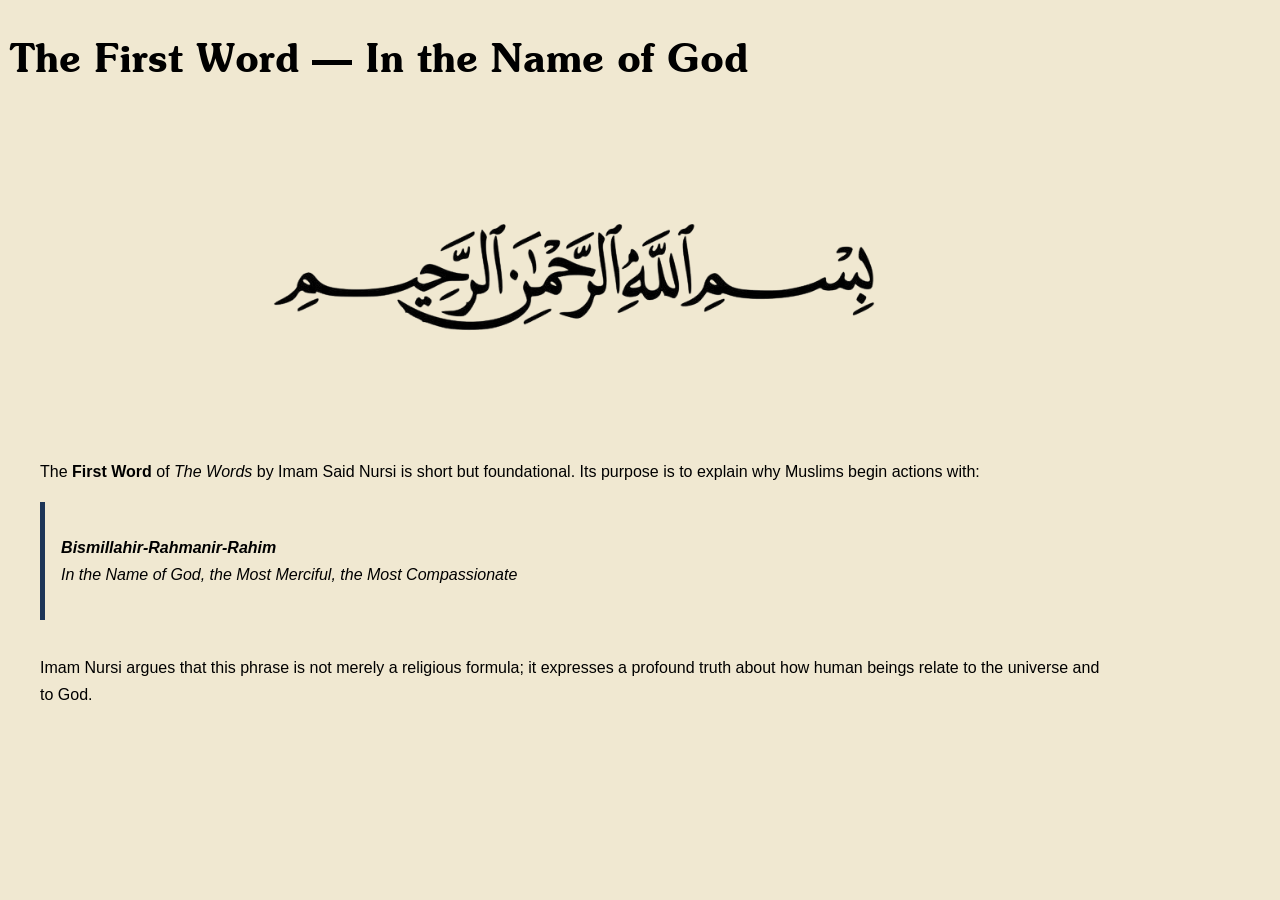
==== words/words_01.html @ f7aee8b6 "Commit 03/06" ====
<!DOCTYPE html>

<html lang="en">

    <head>
        <link rel="stylesheet" type="text/css" href="../resources/css/style.css">
		
		<link rel="icon" type="image/x-icon" href="../resources/img/logo.png">
		
		<meta name="viewport" content="width=device-width, initial-scale=1.0">
		
        <title>The First Word</title>
        
    </head>

    <body>
        
        <header>
            <h2>The First Word — In the Name of God</h2>
			
            
			
        
        </header>
        
        <section>

			<img src="../resources/img/words_01/IMG00.png" alt="Bismillah">
			
			<br>
			
			<p class="normal-text">The <b>First Word</b> of <i>The Words</i> by Imam Said Nursi is short but foundational. Its purpose is to explain why Muslims begin actions with:</p>
			
			<div class="quote">
				<p class="italic-text"><b>Bismillahir-Rahmanir-Rahim</b><br>In the Name of God, the Most Merciful, the Most Compassionate</p>
			</div>
			
			<br>
			
			<p class="normal-text">Imam Nursi argues that this phrase is not merely a religious formula; it expresses a profound truth about how human beings relate to the universe and to God.</p>
			
			<!-- 
			<h3>Core Idea</h3>
			
			

			
			
			<br>
			
			<p class="normal-text">
				Imam Nursi argues that:
				<ul>
					<li class="normal-text">Human beings desire permanence, justice, beauty, and meaning.</li>
					<li class="normal-text">Many injustices remain unresolved in this world.</li>
					<li class="normal-text">Divine justice and mercy require a final realm of judgment.</li>
				</ul>
			</p>
			
			<br>
			
			<h3>The Kingdom Analogy</h3>
			
			<p class="normal-text">
				A major part of the Tenth Word imagines a magnificent kingdom ruled by a wise king.<br><br>
				
				The kingdom is:
				<ul>
					<li class="normal-text">perfectly organized,</li>
					<li class="normal-text">full of generosity and beauty,</li>
					<li class="normal-text">governed with wisdom and order.</li>
				</ul>
			</p>
			
			<img src="../resources/img/words_10/IMG01.jpeg" alt="Kingdom">
			
			<p class="normal-text">
				Imam Nursi asks, would such a king allow:
				<ul>
					<li class="normal-text">chaos to triumph permanently,</li>
					<li class="normal-text">the obedient and rebellious to receive the same end,</li>
					<li class="normal-text">all achievements and meanings to vanish into nothing ?</li>
				</ul>
			</p>
			
			<p class="normal-text">
				His answer is <b>no</b>. A truly just ruler would establish:
				<ul>
					<li class="normal-text">a final court,</li>
					<li class="normal-text">rewards,</li>
					<li class="normal-text">accountability,</li>
					<li class="normal-text">and a permanent realm.</li>
				</ul>
			</p>
			
			<img src="../resources/img/words_10/IMG02.jpeg" alt="Court">
			
			<p class="normal-text">
				The analogy represents:
				<ul>
					<li class="normal-text">the king → God,</li>
					<li class="normal-text">the kingdom → the universe,</li>
					<li class="normal-text">the final court → resurrection and judgment.</li>
				</ul>
			</p>
			
			<p class="normal-text">
				Imam Nursi imagines a magnificent kingdom ruled by a wise king.
				A just ruler would not allow all achievements and moral distinctions to disappear forever.
				Therefore, a final court and permanent realm must exist.
			</p>
			
			<br>
			
			<h3>Spring as Evidence of Resurrection</h3>
			
			<p class="normal-text">
				One of Imam Nursi’s strongest recurring themes is the renewal of nature every spring.<br><br>
				He argues:
				<ul>
					<li class="normal-text">Every winter resembles death.</li>
					<li class="normal-text">Every spring resembles resurrection.</li>
					<li class="normal-text">Millions of plants and creatures are “revived” after appearing dead.</li>
				</ul>
			</p>
			
			<img src="../resources/img/words_10/IMG03.jpeg" alt="Spring">
			
			<p class="normal-text">
				So if God revives nature repeatedly before our eyes, resurrecting humanity is not difficult.<br>
				This is one of his key logical moves:
				<ul>
					<li class="normal-text">resurrection is not “strange”</li>
					<li class="normal-text">we already witness smaller examples constantly in creation.</li>
				</ul>
			</p>
			
			<br>
			
			<h3>Human Beings Are Not Created Pointlessly</h3>
			
			<p class="normal-text">
				Imam Nursi repeatedly emphasizes that humans are unique:
				<ul>
					<li class="normal-text">conscious,</li>
					<li class="normal-text">morally responsible,</li>
					<li class="normal-text">capable of love, art, worship, and reflection.</li>
				</ul>
			</p>
			
			<img src="../resources/img/words_10/IMG04.jpg" alt="Purpose">
			
			<p class="normal-text">
				He argues it would contradict divine wisdom if:
				<ul>
					<li class="normal-text">humans were created with infinite hopes,</li>
					<li class="normal-text">yet destroyed permanently after a short worldly life.</li>
				</ul>
			</p>
			
			<p class="normal-text">
				He says worldly life looks more like:
				<ul>
					<li class="normal-text">a test,</li>
					<li class="normal-text">a field of cultivation,</li>
					<li class="normal-text">or a temporary classroom, rather than the final destination.</li>
				</ul>
			</p>
			
			<br>
			
			<h3>Justice Requires an Afterlife</h3>

			<p class="normal-text">
				Another major argument, in this world:
				<ul>
					<li class="normal-text">tyrants sometimes prosper,</li>
					<li class="normal-text">innocent people suffer,</li>
					<li class="normal-text">good deeds often go unrewarded.</li>
				</ul>
			</p>
			
			<img src="../resources/img/words_10/IMG05.jpg" alt="Justice">
			
			<p class="normal-text">
				If there were no afterlife, perfect justice would never occur.<br><br>
				
				Imam Nursi concludes:
				<ul>
					<li class="normal-text">Divine justice requires a final judgment.</li>
					<li class="normal-text">Heaven and hell complete the moral order that appears unfinished here.</li>
				</ul>
			</p>
			
			<br>
			
			<h3>God's Power Makes Resurrection Easy</h3>
			
			<p class="normal-text">
				Imam Nursi also argues that resurrection is easy relative to divine power, he often uses reasoning like:
				
				<ul>
					<li class="normal-text">creating something the first time is harder than recreating it,</li>
					<li class="normal-text">the God who created the universe from nothing can recreate humans after death.</li>
				</ul>
			</p>
			
			<img src="../resources/img/words_10/IMG06.avif" alt="Universe">
			
			<p class="normal-text">
				He compares it to:
				
				<ul>
					<li class="normal-text">an army being gathered again with a trumpet call,</li>
					<li class="normal-text">or a tree returning from a seed each spring.</li>
				</ul>
			</p>
			
			<br>
			
			<h3>Emotional and Spiritual Tone</h3>
			
			<p class="normal-text">
				The Tenth Word is not only philosophical. It is also deeply emotional and devotional.
			</p>
			
			<p class="normal-text">
				It aims to transform:
				
				<ul>
					<li class="normal-text">fear of death → into hope,</li>
					<li class="normal-text">despair → into trust,</li>
					<li class="normal-text">temporary life → into meaningful preparation.</li>
				</ul>
			</p>
			
			<p class="normal-text">
				For Imam Nursi, belief in resurrection gives meaning to:
				
				<ul>
					<li class="normal-text">suffering,</li>
					<li class="normal-text">morality,</li>
					<li class="normal-text">love,</li>
					<li class="normal-text">loss,</li>
					<li class="normal-text">and human destiny.</li>
				</ul>
			</p>
			
			<br>
			
			<p class="normal-text">
				The Tenth Word argues that:
			</p>
			
			<div class="quote">
				<p class="italic-text">The order, mercy, justice, beauty, and continual renewal seen in creation all point toward the reality of resurrection and eternal life.</p>
			</div>
			
			<br>
			
			<img src="../resources/img/words_10/IMG07.jpg" alt="Summary">
			
			<br>

			<h3>The 29 Truths</h3>
			
			<img src="../resources/img/words_10/IMG08.png" alt="29 Thruths">
			
			<br>
			-->
        </section>
    
    </body>
    

</html>
---- resources/css/style.css ----
/* --------------------------------------- */
/* BASIC SETUP */
/* --------------------------------------- */

* {
    box-sizing: border-box;
}

html{
    background-color: #F0E8D1;
    color: #000000;
	font-size: 16px;
	display: flex;
	flex-wrap: wrap;
	gap: 1rem;
}

body {
    margin: 0;
    padding: 0;
    overflow-x: hidden;
}

header{
	padding-left:10px;
}

section{
    width: min(100%, 1100px);
    margin: auto;
    padding: 1rem;
}

/* --------------------------------------- */
/* FONTS */
/* --------------------------------------- */

@font-face {
    font-family: 'Barla_Liva_Nur';
    src: url('../fonts/Barla_001_Liva_Nur.ttf') format('truetype');
    font-weight: normal;
    font-style: normal;
}

@font-face {
    font-family: 'Barla_Souvenir_Demi_BT';
    src: url('../fonts/Barla_012_Souvenir_Demi_BT.ttf') format('truetype');
    font-weight: normal;
    font-style: normal;
}

@font-face {
    font-family: 'Barla_Aria_Script';
    src: url('../fonts/Barla_001_Liva_Nur.ttf') format('truetype');
    font-weight: normal;
    font-style: normal;
}

@font-face {
    font-family: 'Cormorant_Garamond=';
    src: url('../fonts/CormorantGaramond-VariableFont_wght.ttf') format('truetype');
    font-weight: normal;
    font-style: normal;
}

@font-face {
    font-family: 'Cormorant_Garamond_Italic=';
    src: url('../fonts/CormorantGaramond-Italic-VariableFont_wght.ttf') format('truetype');
}


/* --------------------------------------- */
/* Responsive images */
/* --------------------------------------- */

img {
    max-width: 100%;
    height: auto;
    display: block;
}

/* --------------------------------------- */
/* Format heading, text, etc */
/* --------------------------------------- */

h1{
	font-size: clamp(2rem, 5vw, 3.5rem);
}

h2{
	font-family: 'Barla_Souvenir_Demi_BT', sans-serif;
	font-weight: normal;
	font-size: clamp(1.5rem, 4vw, 2.5rem);
}

h3{
	font-family: 'Barla_Souvenir_Demi_BT', sans-serif;
	font-weight: normal;
	font-size: clamp(1rem, 4vw + 1rem, 2rem);
	text-decoration: underline;
}
img{
    width: 100%;
    max-width: 700px;
    margin: auto;
}
details {
	border: 1px solid #F0E8D1;
	border-radius: 4px;
	padding: 0.5em 0.5em 0;
}

summary {
	font-family: 'Barla_Liva_Nur', sans-serif;
	font-weight: normal;
	font-size: clamp(3rem, 4vw + 1rem, 5rem);
	margin: -0.5em -0.5em 0;
	padding: 0.5em;
}

details[open] {
	padding: 0.5em;
}

details[open] summary {
	border-bottom: 1px solid #F0E8D1;
	margin-bottom: 0.5em;
}

p{
	font-family: 'Barla_Souvenir_Demi_BT', sans-serif;
	font-weight: normal;
	line-height: 1.7;
}

li{
	font-family: 'Barla_Souvenir_Demi_BT', sans-serif;
	font-weight: normal;
}

a{
	font-family: 'Barla_Souvenir_Demi_BT', sans-serif;
	color: #000000;
	font-weight: normal;
}

.normal-text{
	font-family: 'Cormorant_Garamond', sans-serif;
	font-weight: normal;
	line-height: 1.7;
}

.italic-text{
	font-family: 'Cormorant_Garamond_Italic', sans-serif;
	line-height: 1.7;
}

.truth{
    background:#eef4fa;
    padding:16px;
    margin:14px 0;
    border-left:5px solid #457b9d;
    border-radius:8px;
}

.quote{
    background:#F0E8D1;
    border-left:5px solid #1d3557;
    padding:16px;
    font-style:italic;
}
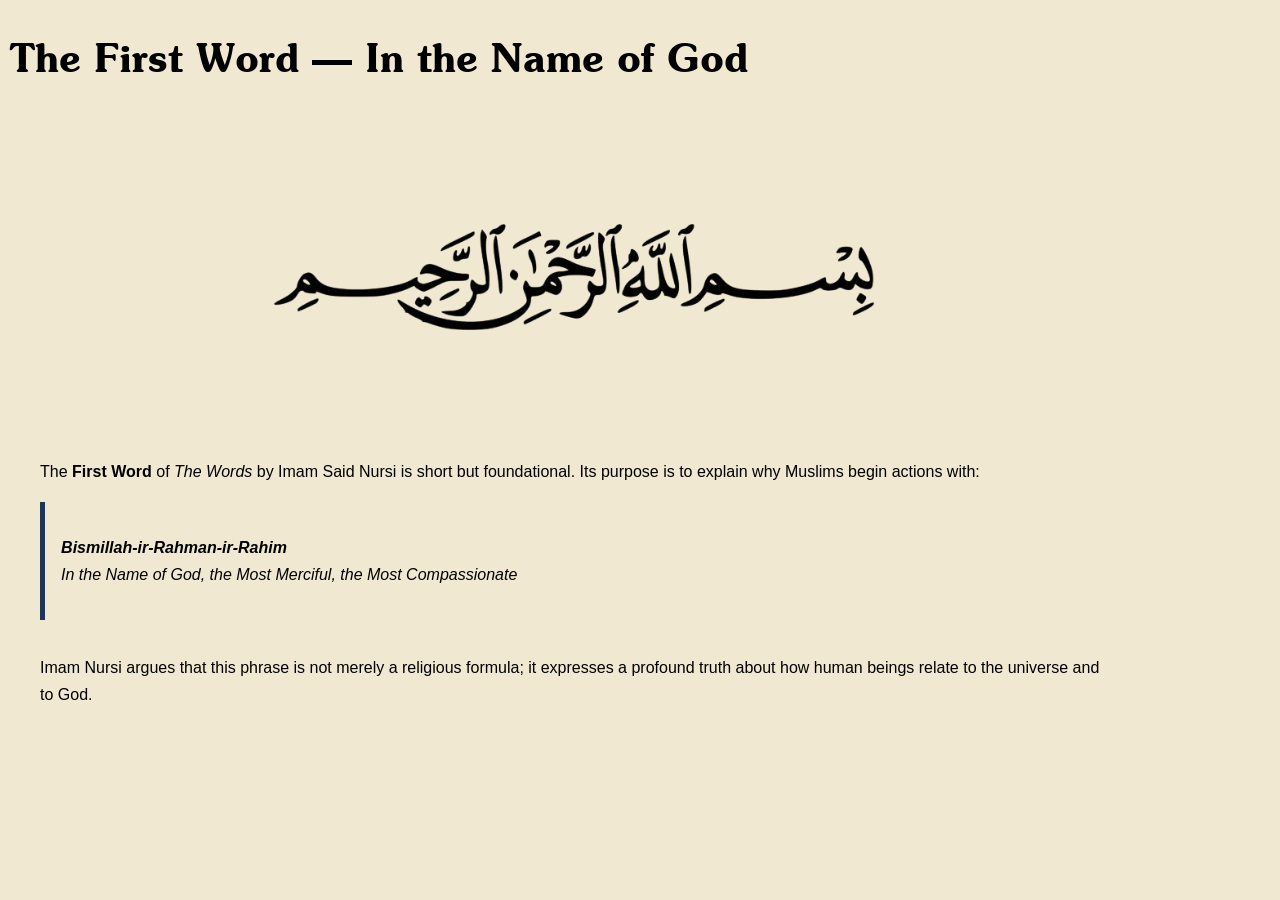
==== commit 2ef80c9f: "Update words_01.html" ====
--- a/words/words_01.html
+++ b/words/words_01.html
@@ -32,7 +32,7 @@
 			<p class="normal-text">The <b>First Word</b> of <i>The Words</i> by Imam Said Nursi is short but foundational. Its purpose is to explain why Muslims begin actions with:</p>
 			
 			<div class="quote">
-				<p class="italic-text"><b>Bismillahir-Rahmanir-Rahim</b><br>In the Name of God, the Most Merciful, the Most Compassionate</p>
+				<p class="italic-text"><b>Bismillah-ir-Rahman-ir-Rahim</b><br>In the Name of God, the Most Merciful, the Most Compassionate</p>
 			</div>
 			
 			<br>
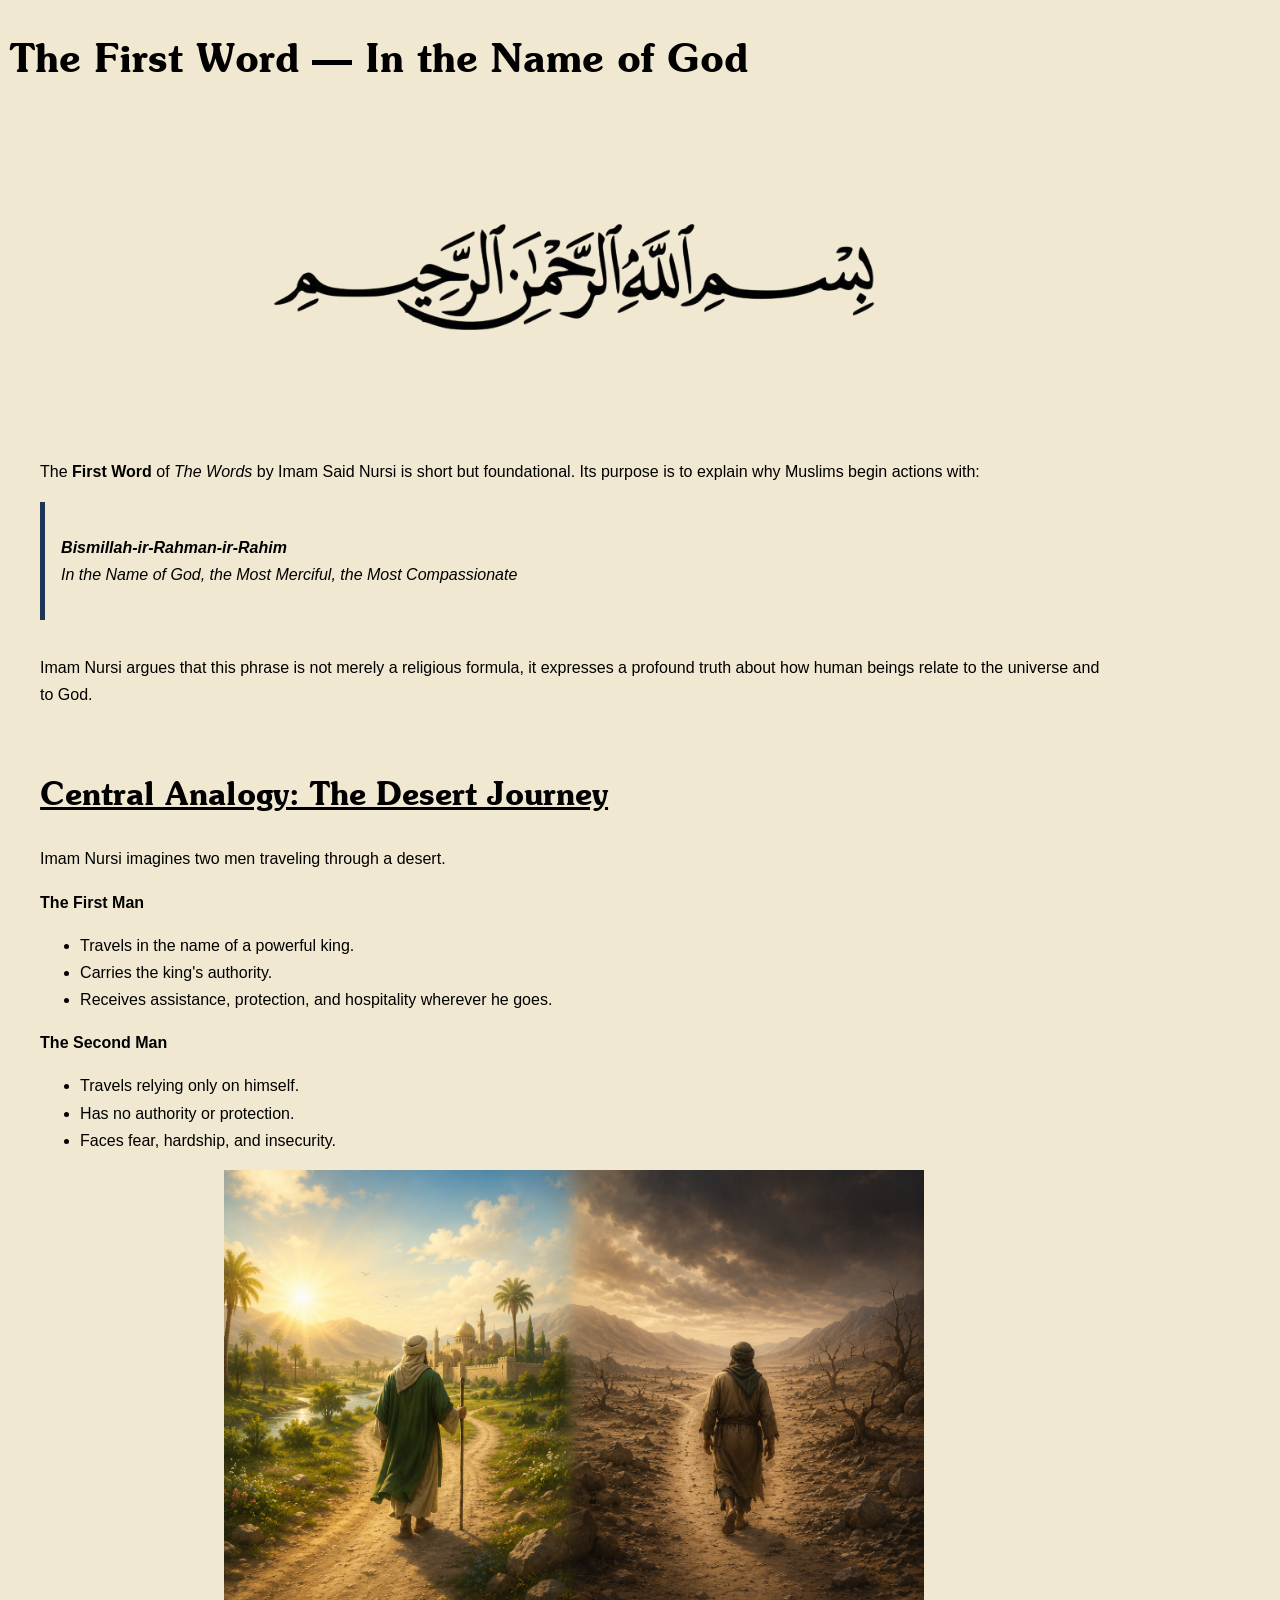
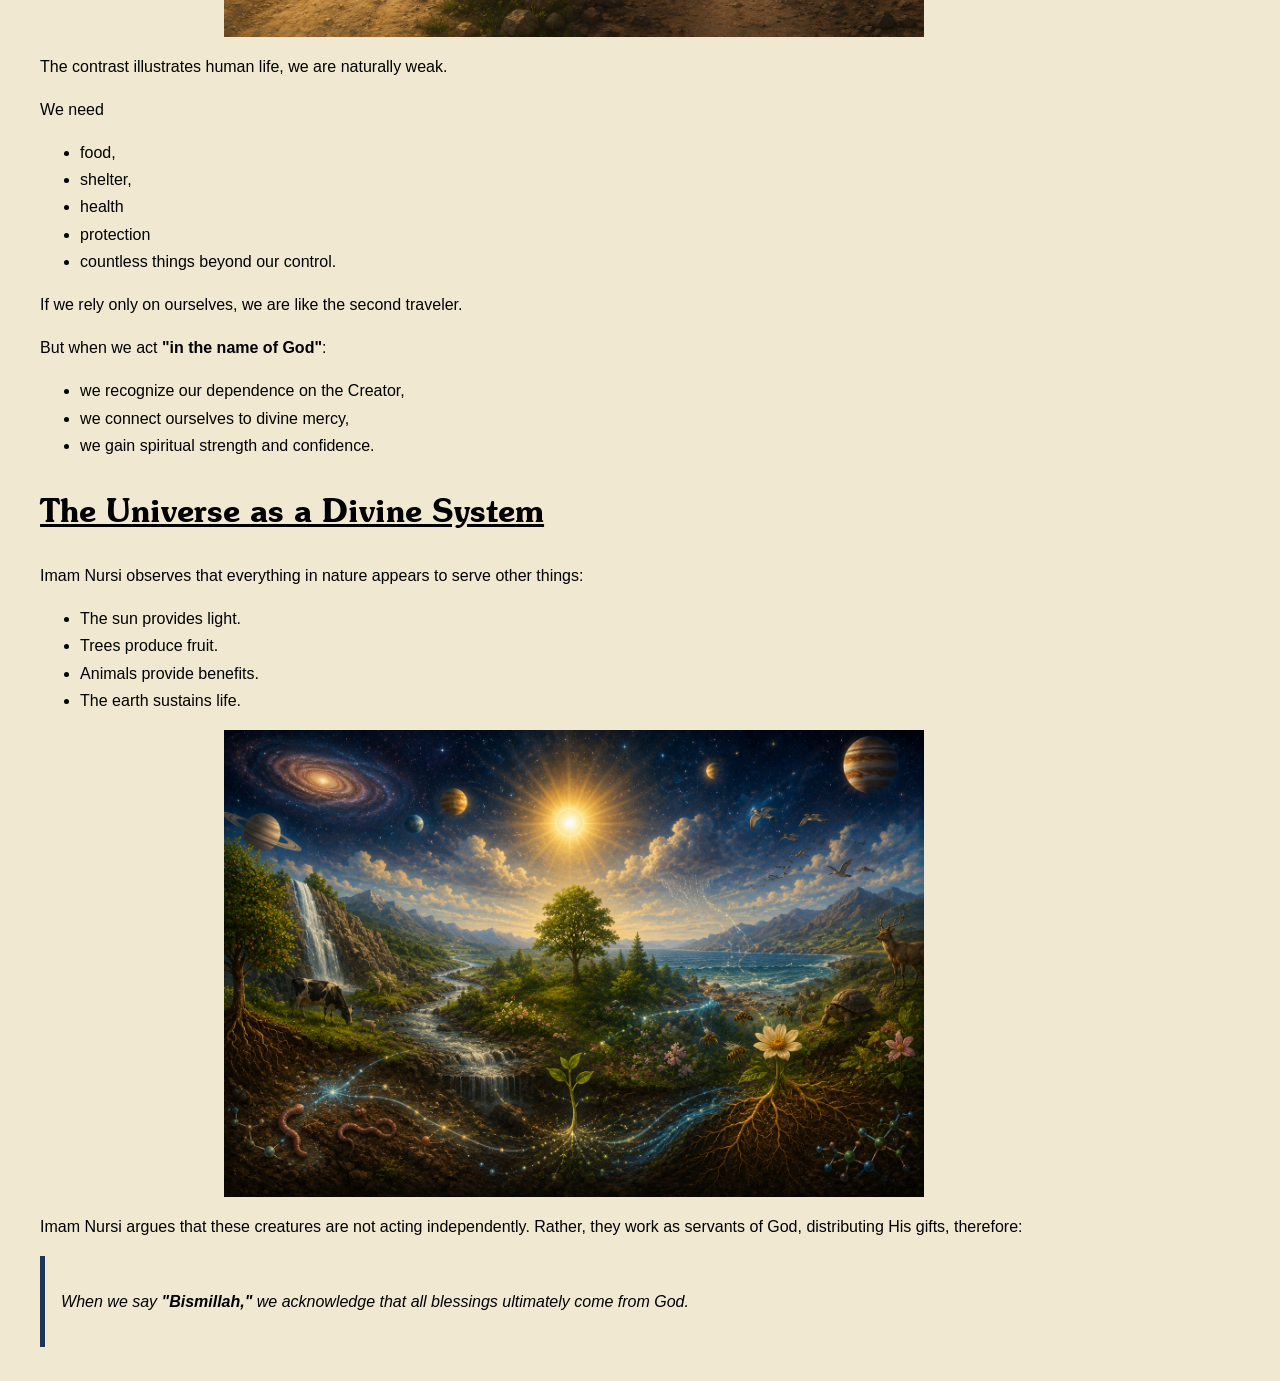
==== commit ddd07871: "Commit 07/06" ====
--- a/words/words_01.html
+++ b/words/words_01.html
@@ -37,237 +37,89 @@
 			
 			<br>
 			
-			<p class="normal-text">Imam Nursi argues that this phrase is not merely a religious formula; it expresses a profound truth about how human beings relate to the universe and to God.</p>
-			
-			<!-- 
-			<h3>Core Idea</h3>
-			
-			
-
-			
+			<p class="normal-text">Imam Nursi argues that this phrase is not merely a religious formula, it expresses a profound truth about how human beings relate to the universe and to God.</p>
 			
 			<br>
 			
-			<p class="normal-text">
-				Imam Nursi argues that:
-				<ul>
-					<li class="normal-text">Human beings desire permanence, justice, beauty, and meaning.</li>
-					<li class="normal-text">Many injustices remain unresolved in this world.</li>
-					<li class="normal-text">Divine justice and mercy require a final realm of judgment.</li>
-				</ul>
-			</p>
+			<h3>Central Analogy: The Desert Journey</h3>
 			
-			<br>
-			
-			<h3>The Kingdom Analogy</h3>
+			<p class="normal-text">Imam Nursi imagines two men traveling through a desert.</p>
 			
 			<p class="normal-text">
-				A major part of the Tenth Word imagines a magnificent kingdom ruled by a wise king.<br><br>
+				<b>The First Man</b>
 				
-				The kingdom is:
 				<ul>
-					<li class="normal-text">perfectly organized,</li>
-					<li class="normal-text">full of generosity and beauty,</li>
-					<li class="normal-text">governed with wisdom and order.</li>
-				</ul>
-			</p>
-			
-			<img src="../resources/img/words_10/IMG01.jpeg" alt="Kingdom">
-			
-			<p class="normal-text">
-				Imam Nursi asks, would such a king allow:
-				<ul>
-					<li class="normal-text">chaos to triumph permanently,</li>
-					<li class="normal-text">the obedient and rebellious to receive the same end,</li>
-					<li class="normal-text">all achievements and meanings to vanish into nothing ?</li>
+					<li class="normal-text">Travels in the name of a powerful king.</li>
+					<li class="normal-text">Carries the king's authority.</li>
+					<li class="normal-text">Receives assistance, protection, and hospitality wherever he goes.</li>
 				</ul>
 			</p>
 			
 			<p class="normal-text">
-				His answer is <b>no</b>. A truly just ruler would establish:
+				<b>The Second Man</b>
+				
 				<ul>
-					<li class="normal-text">a final court,</li>
-					<li class="normal-text">rewards,</li>
-					<li class="normal-text">accountability,</li>
-					<li class="normal-text">and a permanent realm.</li>
+					<li class="normal-text">Travels relying only on himself.</li>
+					<li class="normal-text">Has no authority or protection.</li>
+					<li class="normal-text">Faces fear, hardship, and insecurity.</li>
 				</ul>
 			</p>
 			
-			<img src="../resources/img/words_10/IMG02.jpeg" alt="Court">
+			<img src="../resources/img/words_01/IMG01.png" alt="Journey">
+			
+			<p class="normal-text">The contrast illustrates human life, we are naturally weak.</p>
 			
 			<p class="normal-text">
-				The analogy represents:
+				We need
+				
 				<ul>
-					<li class="normal-text">the king → God,</li>
-					<li class="normal-text">the kingdom → the universe,</li>
-					<li class="normal-text">the final court → resurrection and judgment.</li>
+					<li class="normal-text">food,</li>
+					<li class="normal-text">shelter,</li>
+					<li class="normal-text">health</li>
+					<li class="normal-text">protection</li>
+					<li class="normal-text">countless things beyond our control.</li>
 				</ul>
 			</p>
 			
-			<p class="normal-text">
-				Imam Nursi imagines a magnificent kingdom ruled by a wise king.
-				A just ruler would not allow all achievements and moral distinctions to disappear forever.
-				Therefore, a final court and permanent realm must exist.
-			</p>
-			
-			<br>
-			
-			<h3>Spring as Evidence of Resurrection</h3>
+			<p class="normal-text">If we rely only on ourselves, we are like the second traveler.</p>
 			
 			<p class="normal-text">
-				One of Imam Nursi’s strongest recurring themes is the renewal of nature every spring.<br><br>
-				He argues:
+				But when we act <b>"in the name of God"</b>:
+				
 				<ul>
-					<li class="normal-text">Every winter resembles death.</li>
-					<li class="normal-text">Every spring resembles resurrection.</li>
-					<li class="normal-text">Millions of plants and creatures are “revived” after appearing dead.</li>
+					<li class="normal-text">we recognize our dependence on the Creator,</li>
+					<li class="normal-text">we connect ourselves to divine mercy,</li>
+					<li class="normal-text">we gain spiritual strength and confidence.</li>
+				</ul>
+			</p>
+
+			<h3>The Universe as a Divine System</h3>
+			
+			<p class="normal-text">
+				Imam Nursi observes that everything in nature appears to serve other things:
+				
+				<ul>
+					<li class="normal-text">The sun provides light.</li>
+					<li class="normal-text">Trees produce fruit.</li>
+					<li class="normal-text">Animals provide benefits.</li>
+					<li class="normal-text">The earth sustains life.</li>
 				</ul>
 			</p>
 			
-			<img src="../resources/img/words_10/IMG03.jpeg" alt="Spring">
+			<img src="../resources/img/words_01/IMG02.png" alt="Universe">
+			
 			
 			<p class="normal-text">
-				So if God revives nature repeatedly before our eyes, resurrecting humanity is not difficult.<br>
-				This is one of his key logical moves:
-				<ul>
-					<li class="normal-text">resurrection is not “strange”</li>
-					<li class="normal-text">we already witness smaller examples constantly in creation.</li>
-				</ul>
-			</p>
-			
-			<br>
-			
-			<h3>Human Beings Are Not Created Pointlessly</h3>
-			
-			<p class="normal-text">
-				Imam Nursi repeatedly emphasizes that humans are unique:
-				<ul>
-					<li class="normal-text">conscious,</li>
-					<li class="normal-text">morally responsible,</li>
-					<li class="normal-text">capable of love, art, worship, and reflection.</li>
-				</ul>
-			</p>
-			
-			<img src="../resources/img/words_10/IMG04.jpg" alt="Purpose">
-			
-			<p class="normal-text">
-				He argues it would contradict divine wisdom if:
-				<ul>
-					<li class="normal-text">humans were created with infinite hopes,</li>
-					<li class="normal-text">yet destroyed permanently after a short worldly life.</li>
-				</ul>
-			</p>
-			
-			<p class="normal-text">
-				He says worldly life looks more like:
-				<ul>
-					<li class="normal-text">a test,</li>
-					<li class="normal-text">a field of cultivation,</li>
-					<li class="normal-text">or a temporary classroom, rather than the final destination.</li>
-				</ul>
-			</p>
-			
-			<br>
-			
-			<h3>Justice Requires an Afterlife</h3>
-
-			<p class="normal-text">
-				Another major argument, in this world:
-				<ul>
-					<li class="normal-text">tyrants sometimes prosper,</li>
-					<li class="normal-text">innocent people suffer,</li>
-					<li class="normal-text">good deeds often go unrewarded.</li>
-				</ul>
-			</p>
-			
-			<img src="../resources/img/words_10/IMG05.jpg" alt="Justice">
-			
-			<p class="normal-text">
-				If there were no afterlife, perfect justice would never occur.<br><br>
-				
-				Imam Nursi concludes:
-				<ul>
-					<li class="normal-text">Divine justice requires a final judgment.</li>
-					<li class="normal-text">Heaven and hell complete the moral order that appears unfinished here.</li>
-				</ul>
-			</p>
-			
-			<br>
-			
-			<h3>God's Power Makes Resurrection Easy</h3>
-			
-			<p class="normal-text">
-				Imam Nursi also argues that resurrection is easy relative to divine power, he often uses reasoning like:
-				
-				<ul>
-					<li class="normal-text">creating something the first time is harder than recreating it,</li>
-					<li class="normal-text">the God who created the universe from nothing can recreate humans after death.</li>
-				</ul>
-			</p>
-			
-			<img src="../resources/img/words_10/IMG06.avif" alt="Universe">
-			
-			<p class="normal-text">
-				He compares it to:
-				
-				<ul>
-					<li class="normal-text">an army being gathered again with a trumpet call,</li>
-					<li class="normal-text">or a tree returning from a seed each spring.</li>
-				</ul>
-			</p>
-			
-			<br>
-			
-			<h3>Emotional and Spiritual Tone</h3>
-			
-			<p class="normal-text">
-				The Tenth Word is not only philosophical. It is also deeply emotional and devotional.
-			</p>
-			
-			<p class="normal-text">
-				It aims to transform:
-				
-				<ul>
-					<li class="normal-text">fear of death → into hope,</li>
-					<li class="normal-text">despair → into trust,</li>
-					<li class="normal-text">temporary life → into meaningful preparation.</li>
-				</ul>
-			</p>
-			
-			<p class="normal-text">
-				For Imam Nursi, belief in resurrection gives meaning to:
-				
-				<ul>
-					<li class="normal-text">suffering,</li>
-					<li class="normal-text">morality,</li>
-					<li class="normal-text">love,</li>
-					<li class="normal-text">loss,</li>
-					<li class="normal-text">and human destiny.</li>
-				</ul>
-			</p>
-			
-			<br>
-			
-			<p class="normal-text">
-				The Tenth Word argues that:
+				Imam Nursi argues that these creatures are not acting independently.
+				Rather, they work as servants of God, distributing His gifts, therefore:
 			</p>
 			
 			<div class="quote">
-				<p class="italic-text">The order, mercy, justice, beauty, and continual renewal seen in creation all point toward the reality of resurrection and eternal life.</p>
+				<p class="italic-text">When we say <b>"Bismillah,"</b> we acknowledge that all blessings ultimately come from God.</p>
 			</div>
 			
 			<br>
 			
-			<img src="../resources/img/words_10/IMG07.jpg" alt="Summary">
-			
-			<br>
-
-			<h3>The 29 Truths</h3>
-			
-			<img src="../resources/img/words_10/IMG08.png" alt="29 Thruths">
-			
-			<br>
-			-->
         </section>
     
     </body>
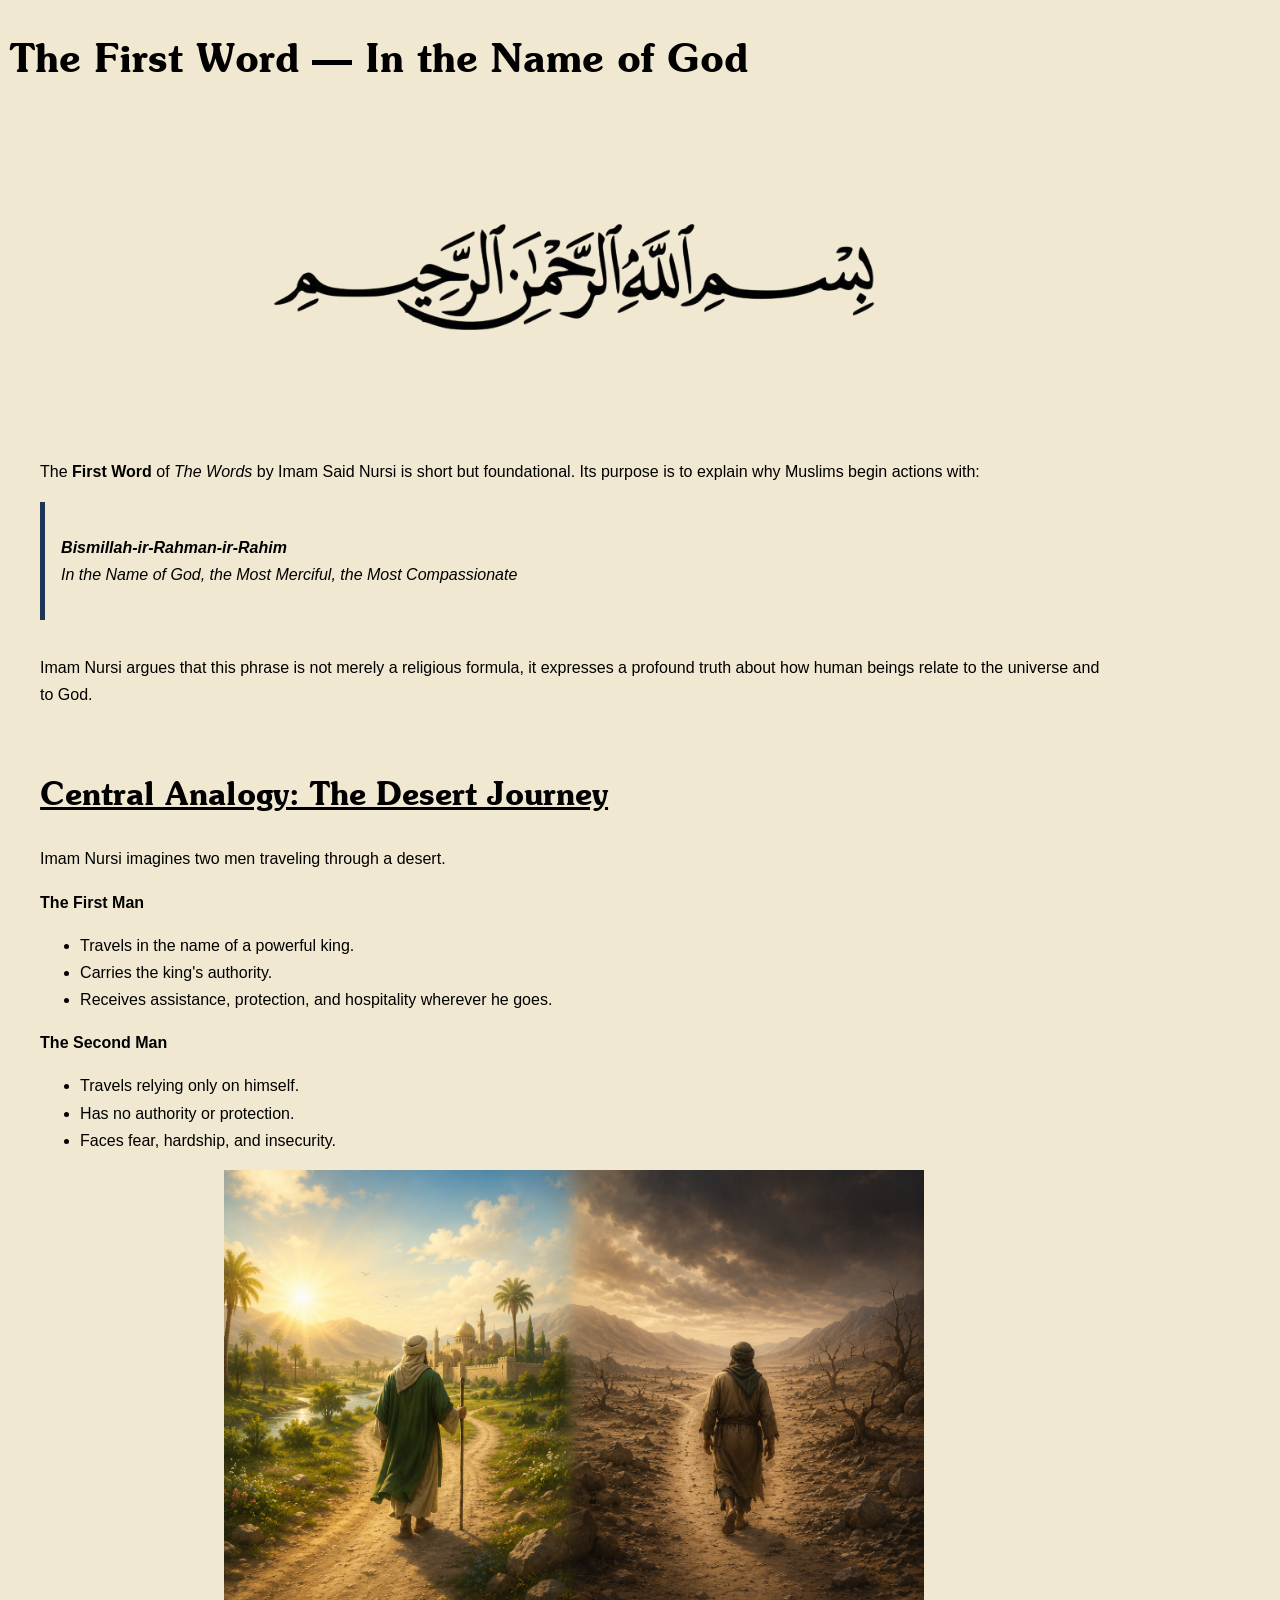
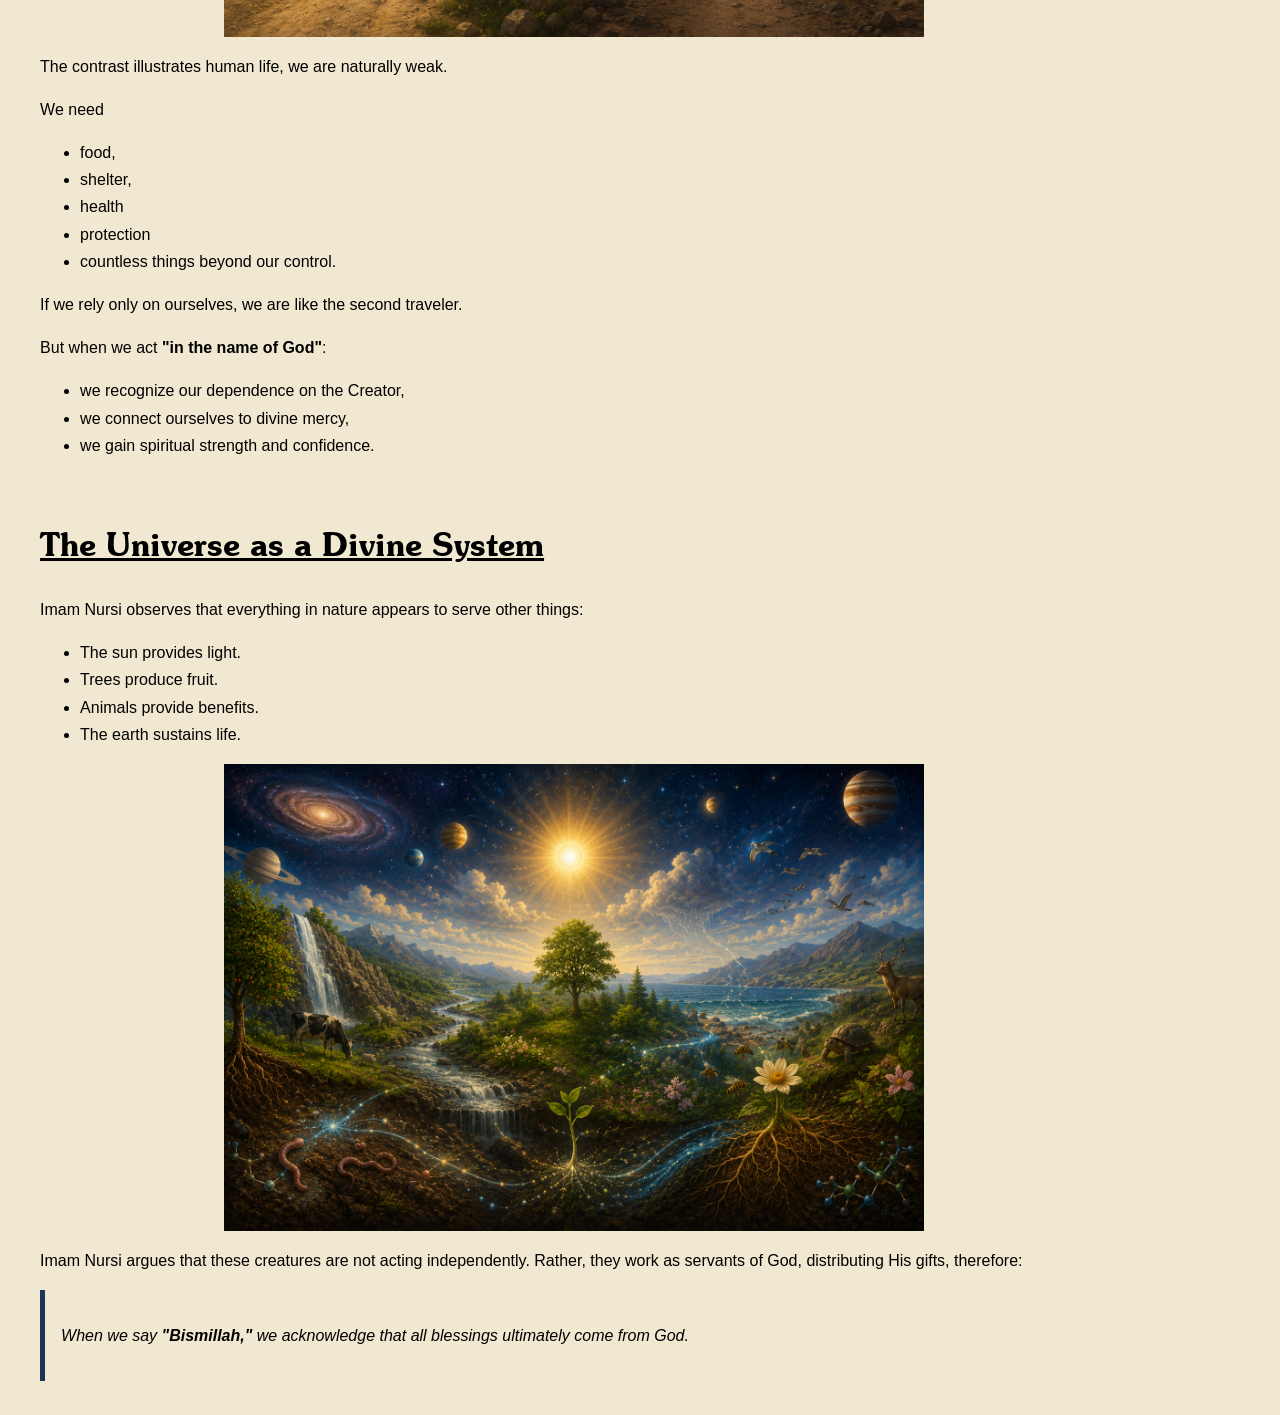
==== commit fd394f2a: "Update words_01.html" ====
--- a/words/words_01.html
+++ b/words/words_01.html
@@ -92,6 +92,8 @@
 					<li class="normal-text">we gain spiritual strength and confidence.</li>
 				</ul>
 			</p>
+			
+			<br>
 
 			<h3>The Universe as a Divine System</h3>
 			
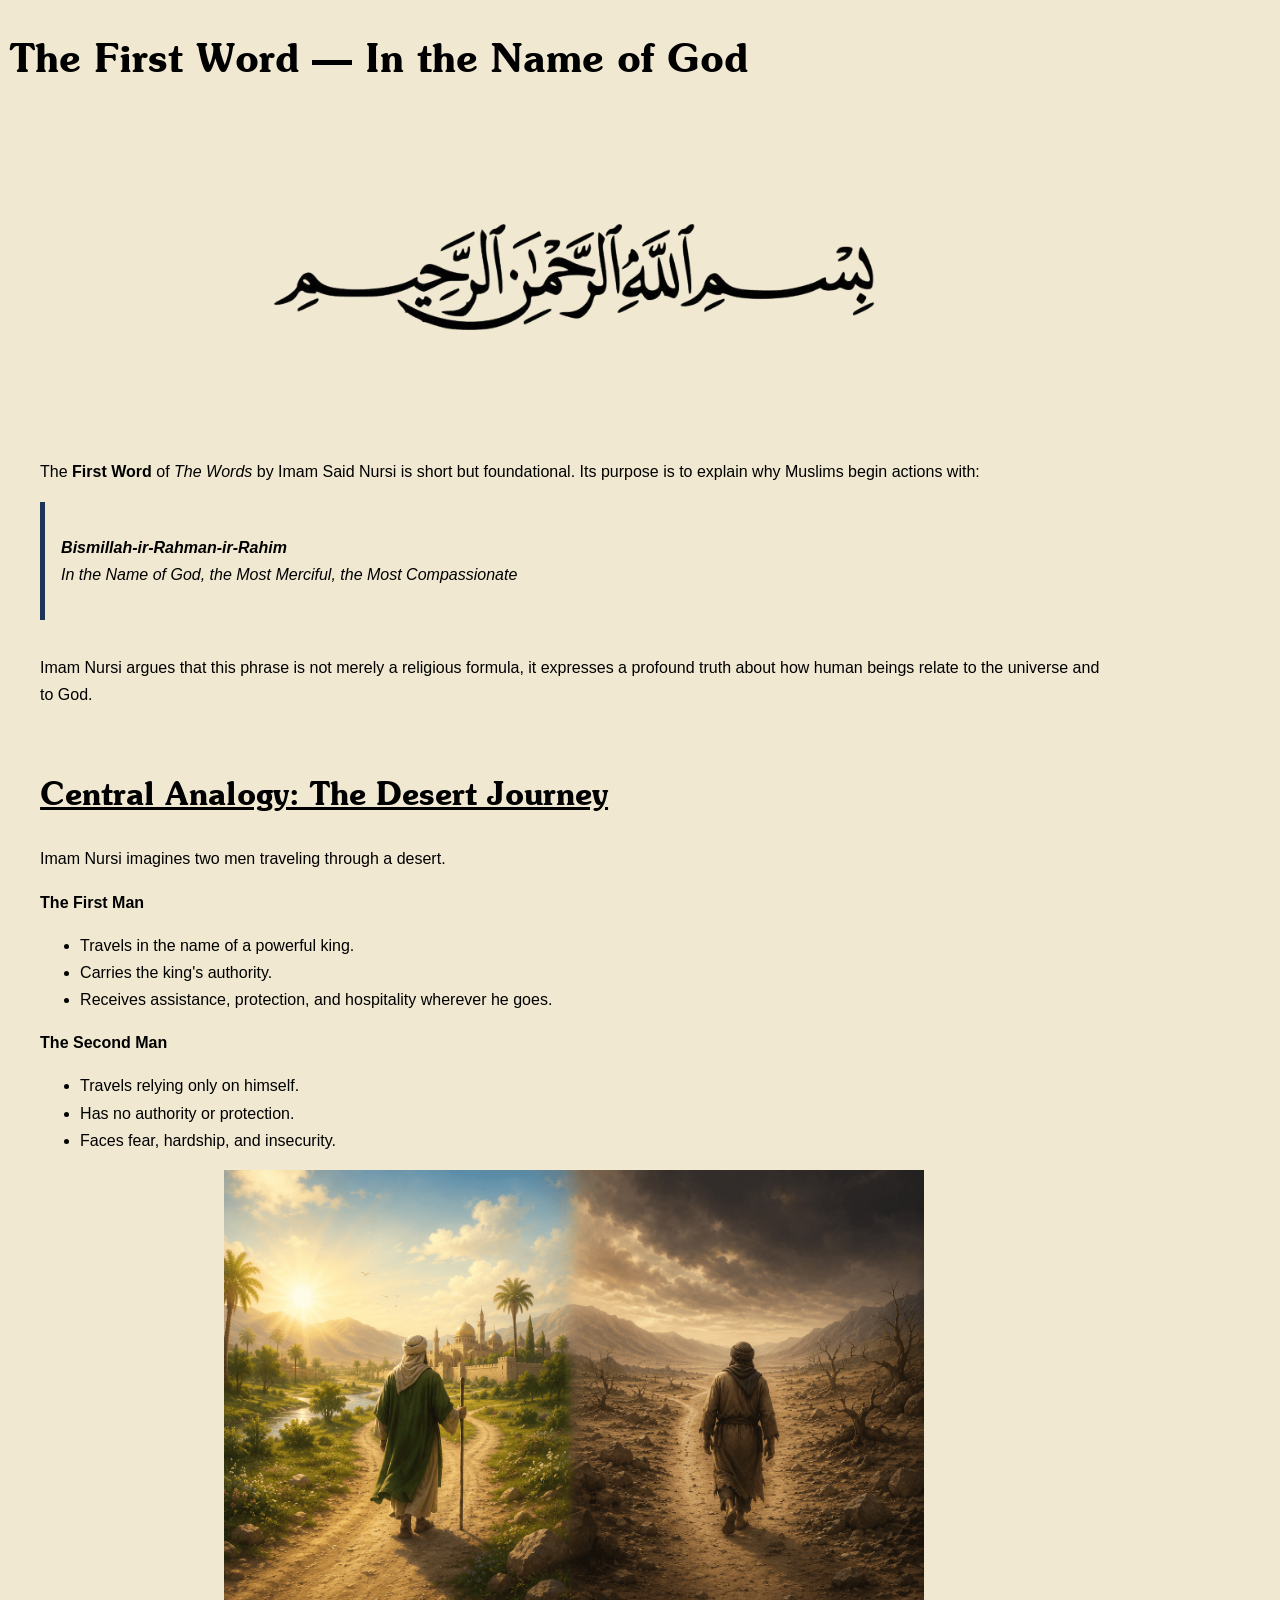
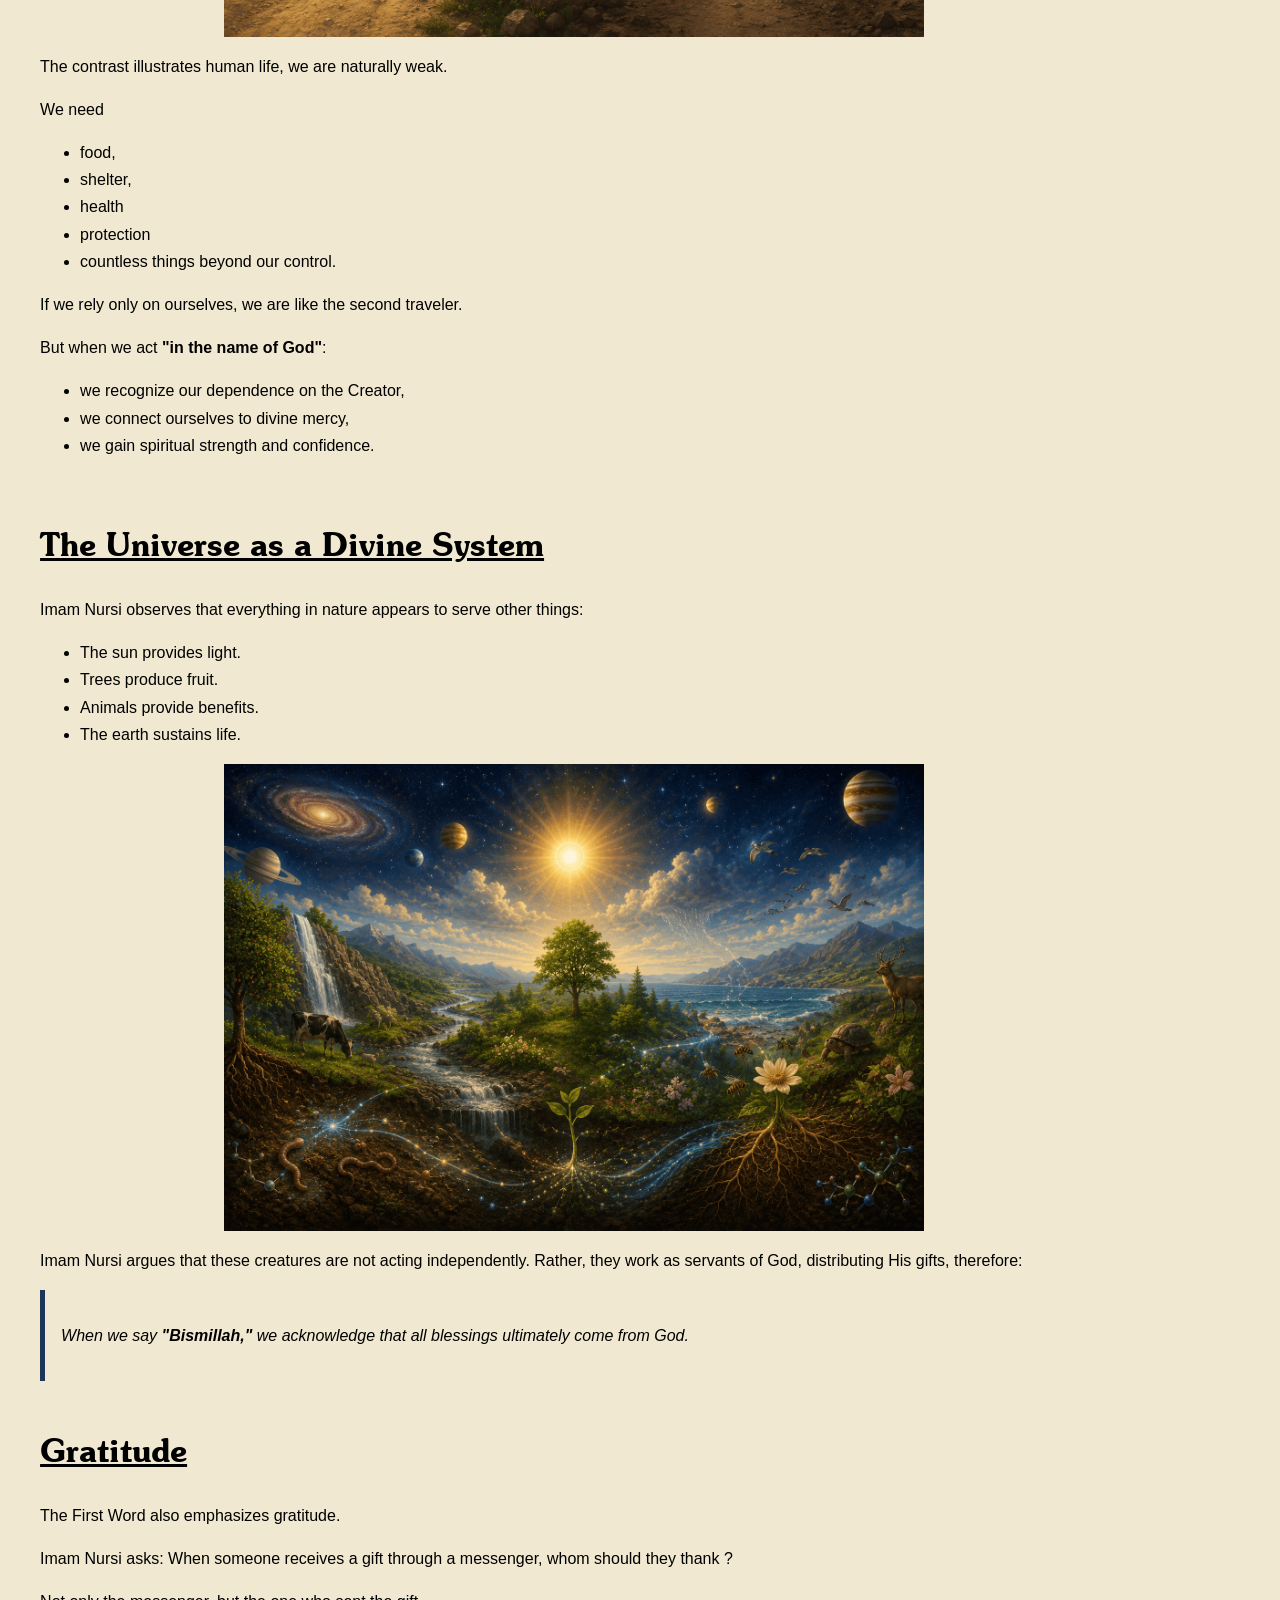
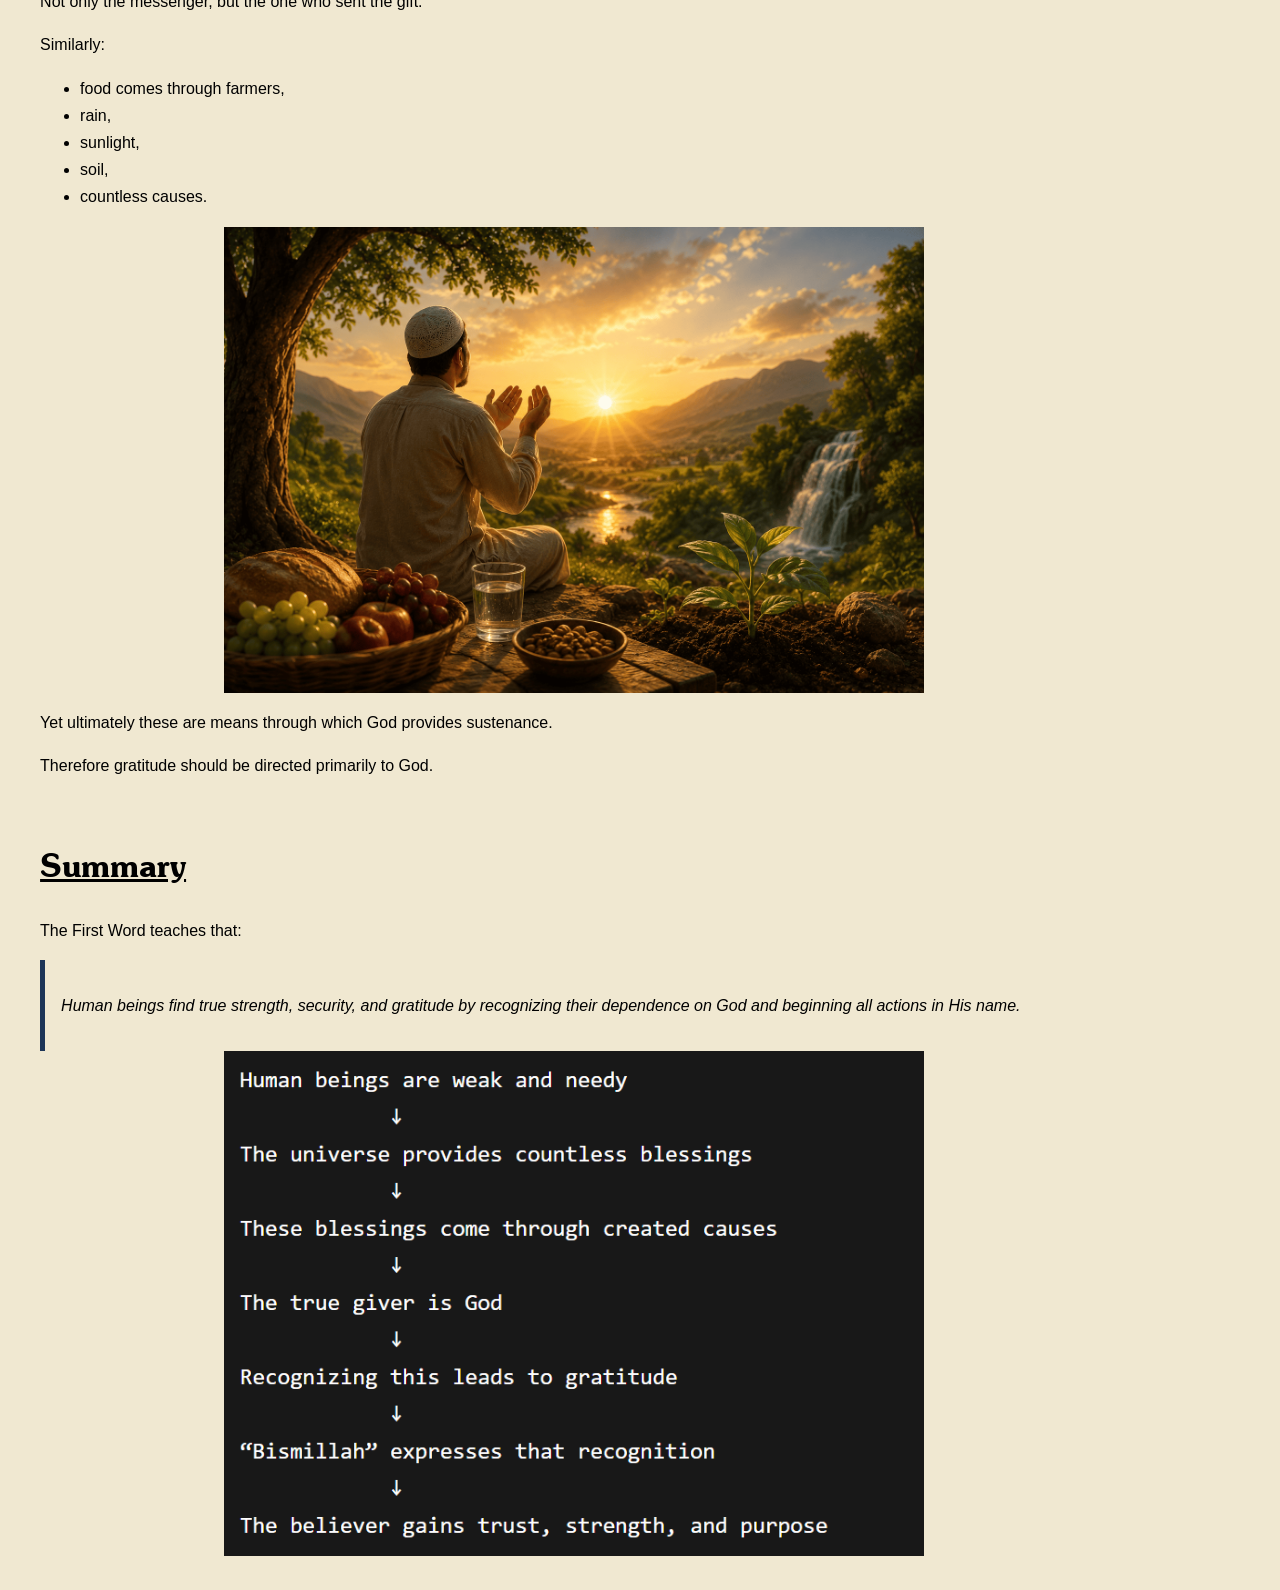
==== commit 273d6d48: "Commit 07/06" ====
--- a/words/words_01.html
+++ b/words/words_01.html
@@ -8,6 +8,8 @@
 		<link rel="icon" type="image/x-icon" href="../resources/img/logo.png">
 		
 		<meta name="viewport" content="width=device-width, initial-scale=1.0">
+		
+		<meta http-equiv="refresh" content="300">
 		
         <title>The First Word</title>
         
@@ -110,7 +112,6 @@
 			
 			<img src="../resources/img/words_01/IMG02.png" alt="Universe">
 			
-			
 			<p class="normal-text">
 				Imam Nursi argues that these creatures are not acting independently.
 				Rather, they work as servants of God, distributing His gifts, therefore:
@@ -122,6 +123,48 @@
 			
 			<br>
 			
+			<h3>Gratitude</h3>
+			
+			<p class="normal-text">The First Word also emphasizes gratitude.</p>
+			
+			<p class="normal-text">Imam Nursi asks: When someone receives a gift through a messenger, whom should they thank ?</p>
+			
+			<p class="normal-text">Not only the messenger, but the one who sent the gift.</p>
+			
+			<p class="normal-text">
+				Similarly:
+				
+				<ul>
+					<li class="normal-text">food comes through farmers,</li>
+					<li class="normal-text">rain,</li>
+					<li class="normal-text">sunlight,</li>
+					<li class="normal-text">soil,</li>
+					<li class="normal-text">countless causes.</li>
+				</ul>
+			</p>
+			
+			<img src="../resources/img/words_01/IMG03.png" alt="Gratitude">
+			
+			<p class="normal-text">Yet ultimately these are means through which God provides sustenance.</p>
+			
+			<p class="normal-text">Therefore gratitude should be directed primarily to God.</p>
+			
+			<br>
+			
+			<h3>Summary</h3>
+			
+			<p class="normal-text">
+				The First Word teaches that:
+			</p>
+			
+			<div class="quote">
+				<p class="italic-text">Human beings find true strength, security, and gratitude by recognizing their dependence on God and beginning all actions in His name.</p>
+			</div>
+			
+			<img src="../resources/img/words_01/IMG04.png" alt="Summary">
+			
+			<br>
+			
         </section>
     
     </body>
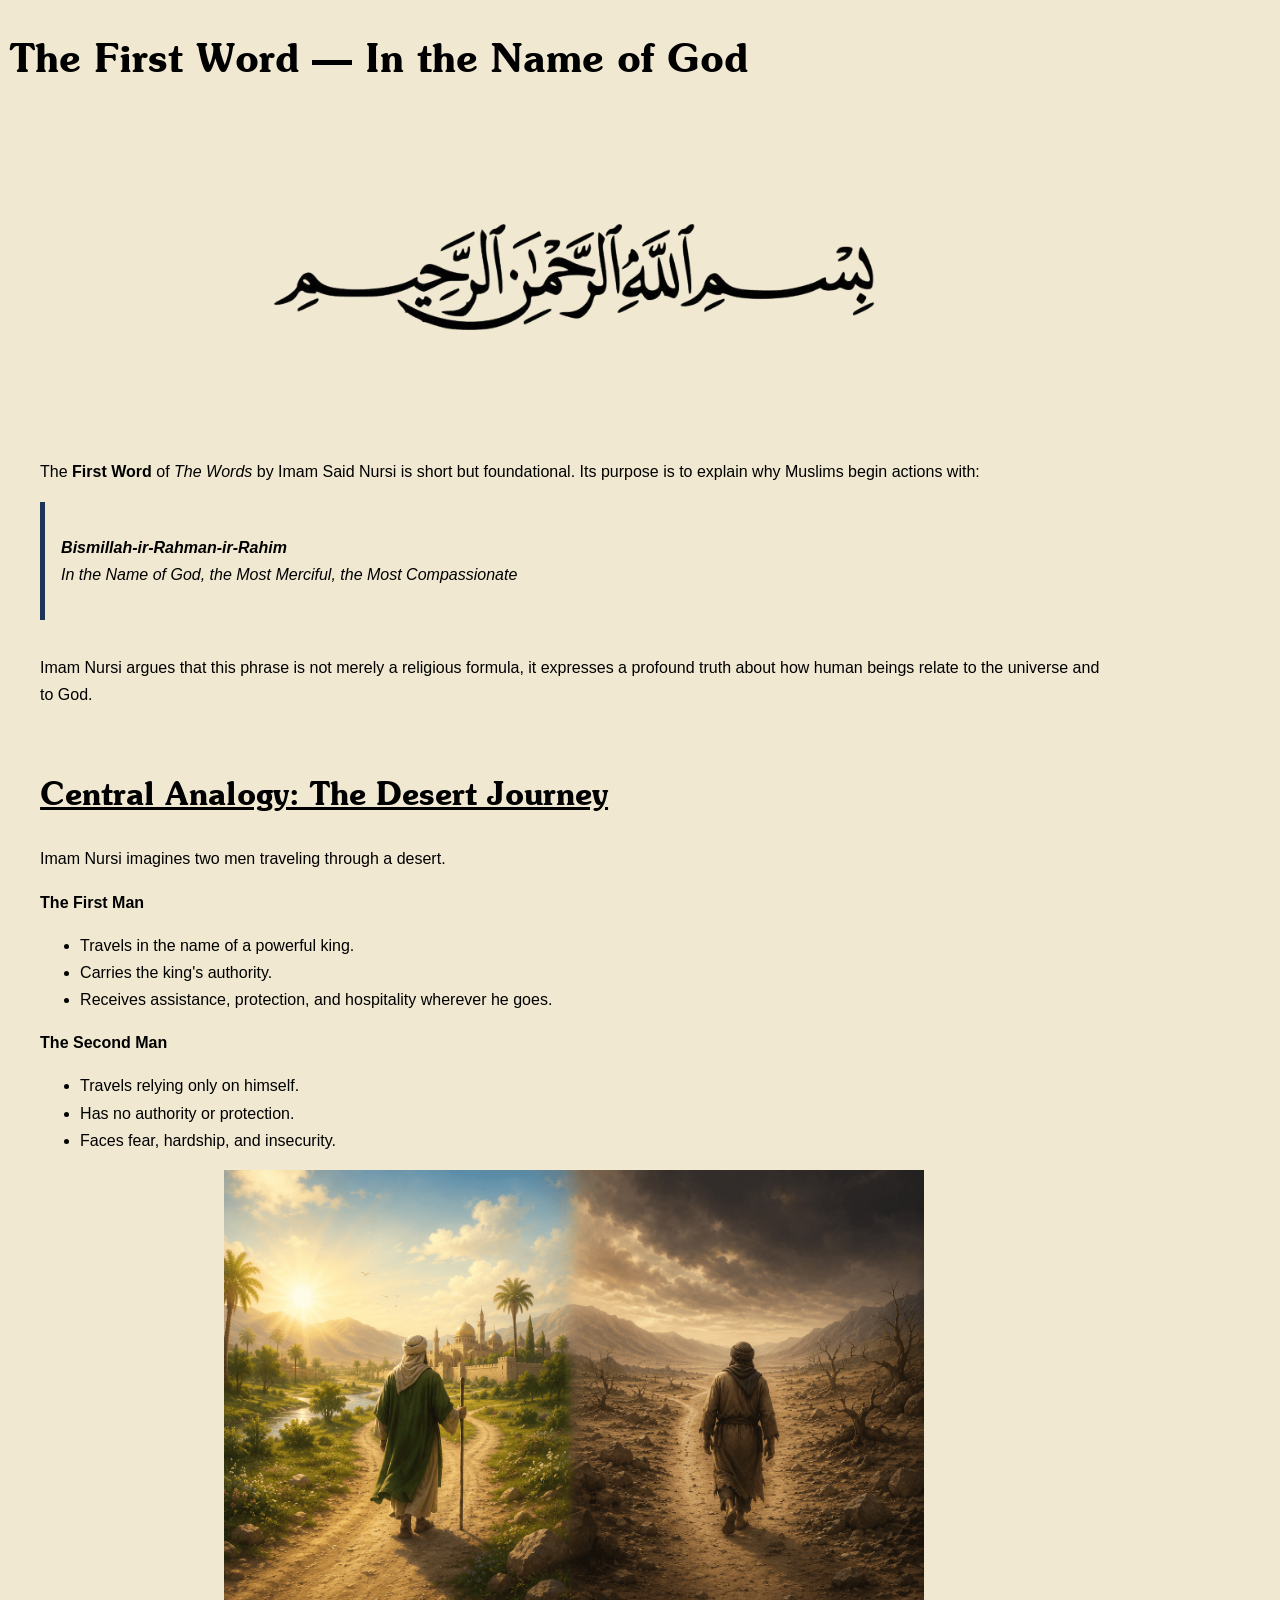
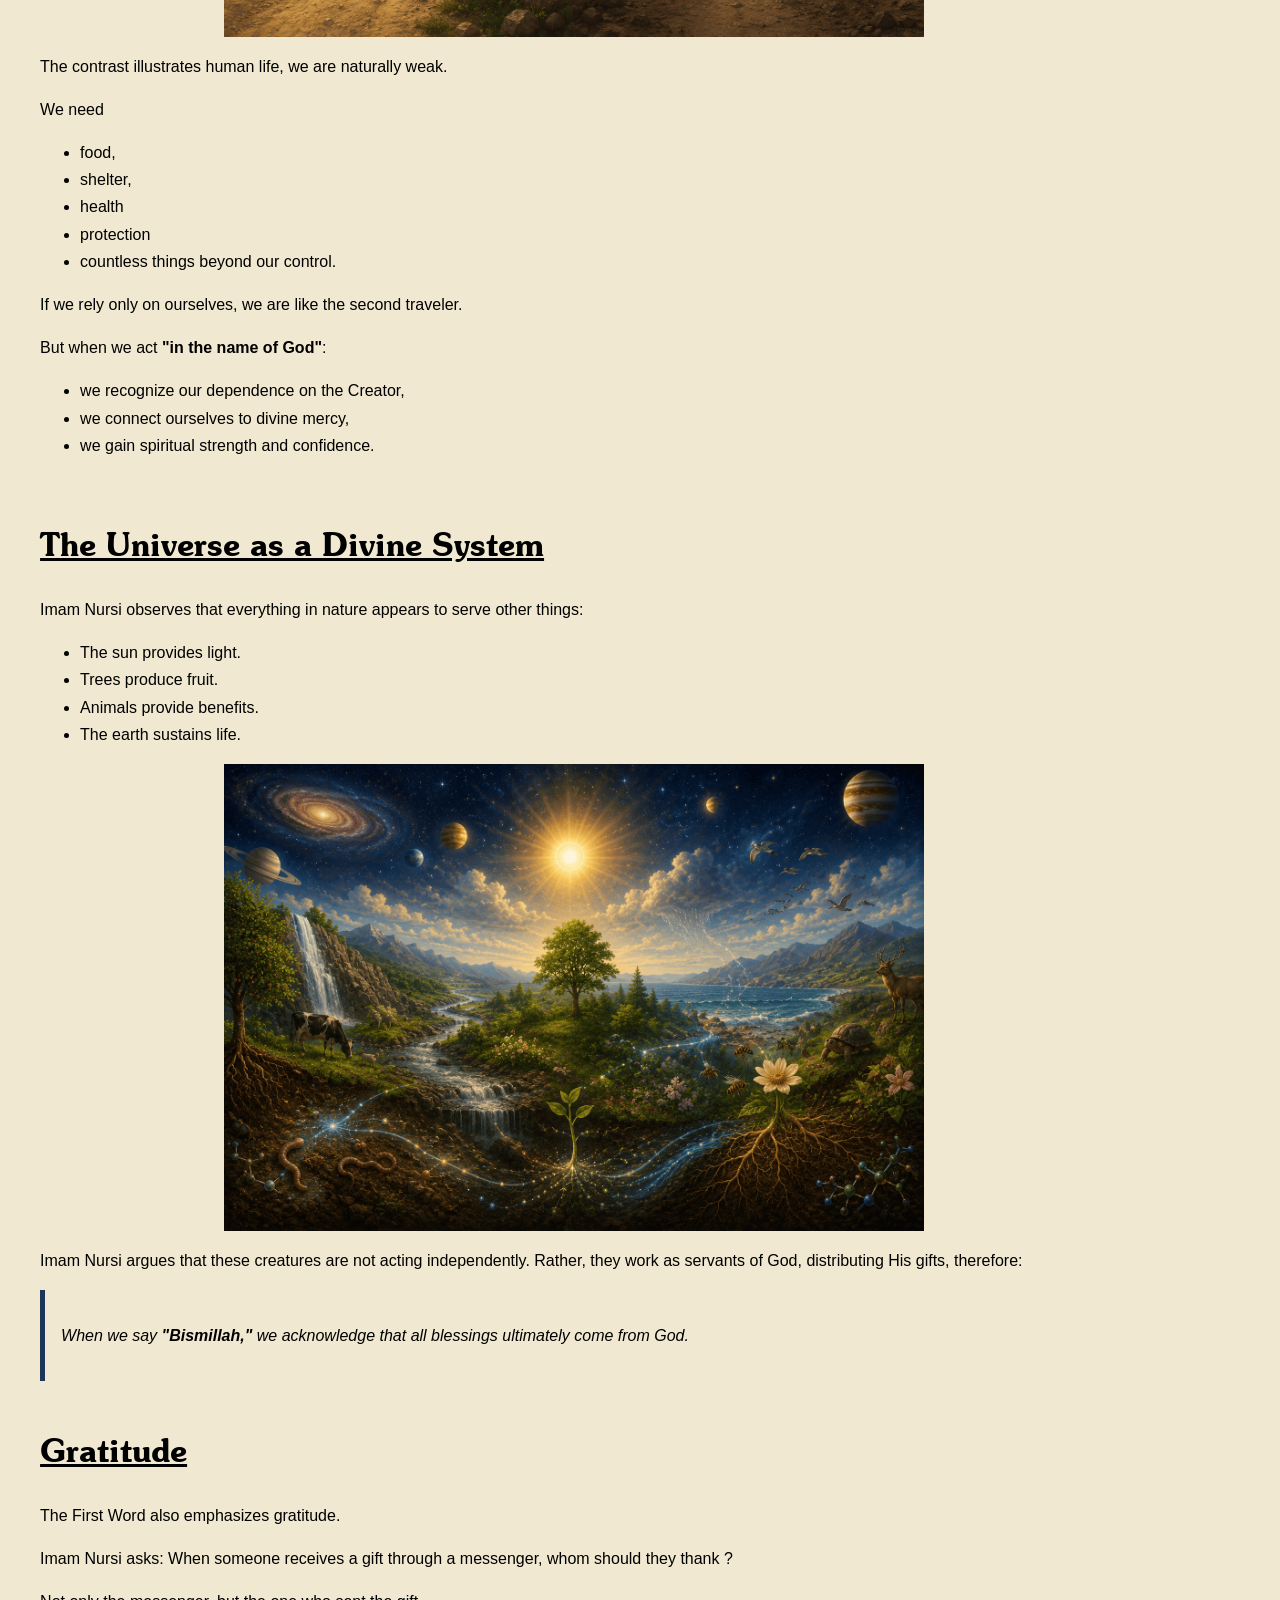
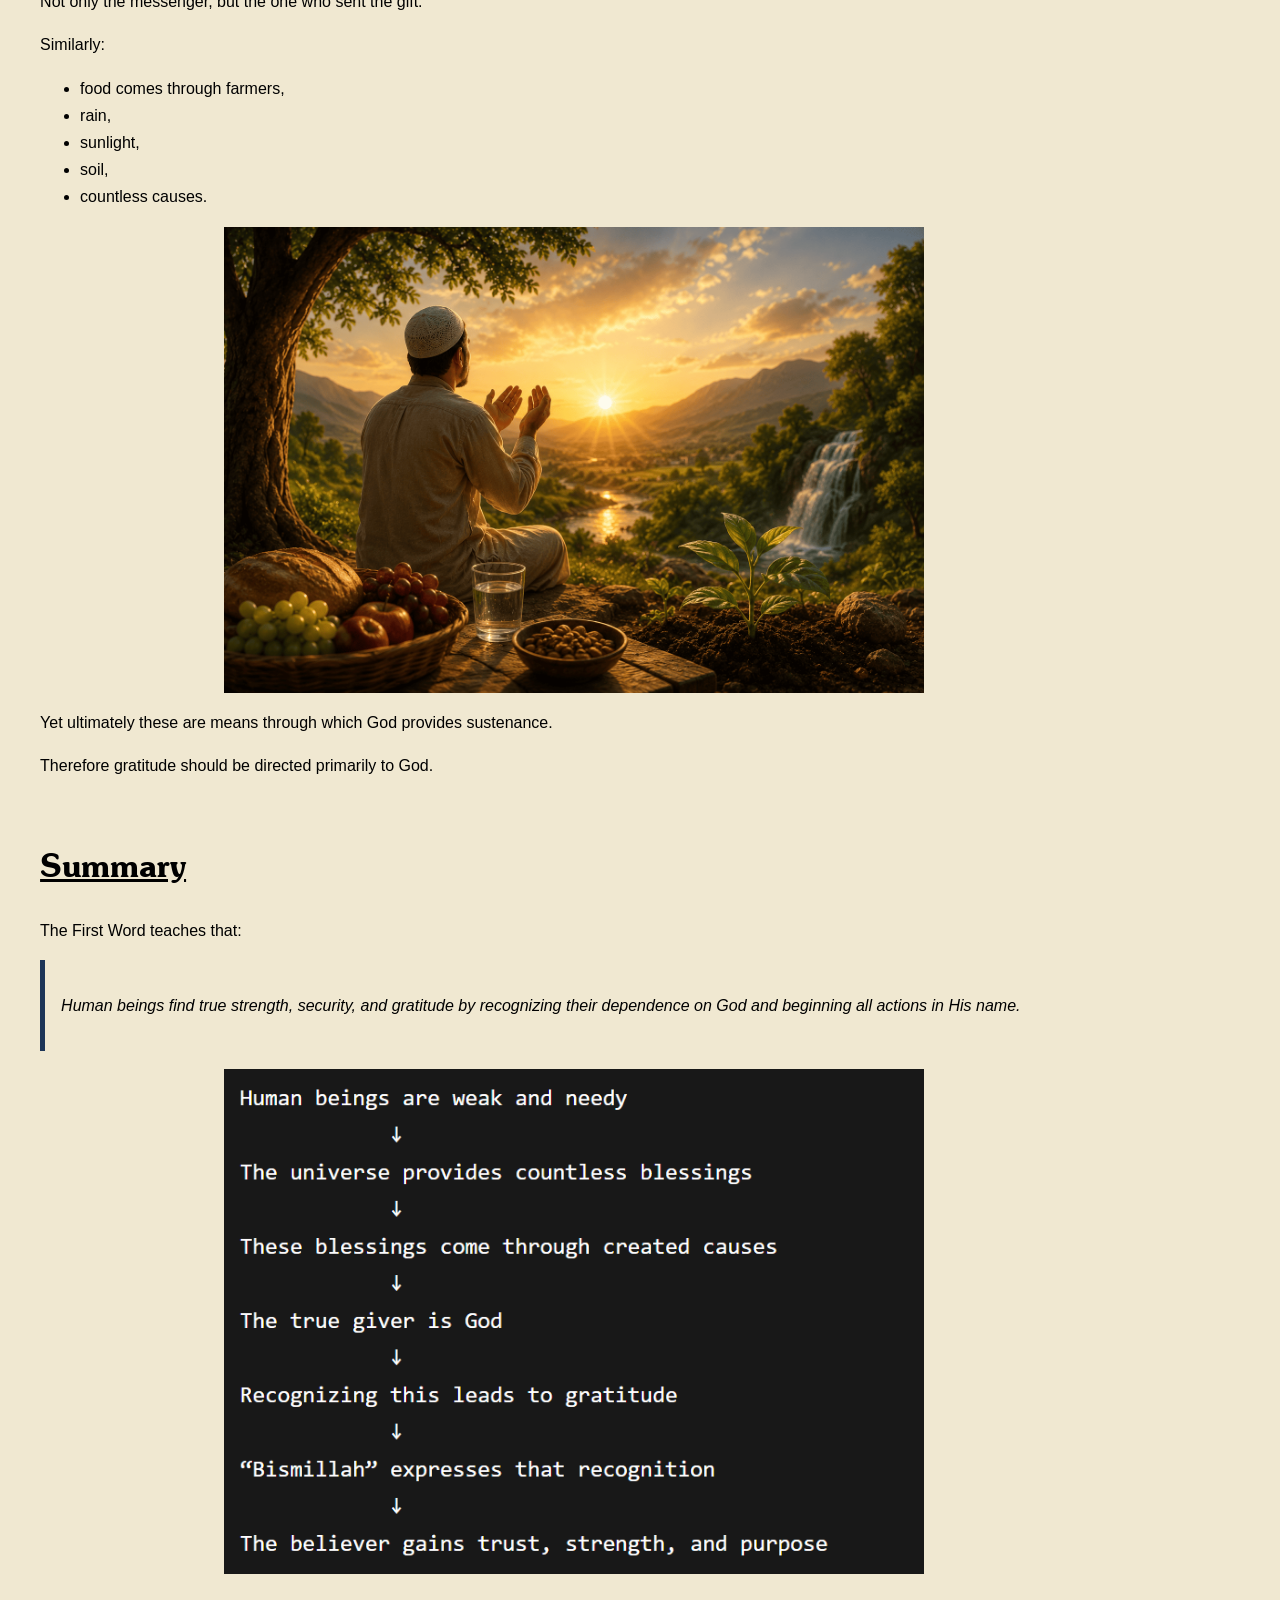
==== commit f089c467: "Commit 18/06" ====
--- a/words/words_01.html
+++ b/words/words_01.html
@@ -161,6 +161,8 @@
 				<p class="italic-text">Human beings find true strength, security, and gratitude by recognizing their dependence on God and beginning all actions in His name.</p>
 			</div>
 			
+			<br>
+			
 			<img src="../resources/img/words_01/IMG04.png" alt="Summary">
 			
 			<br>
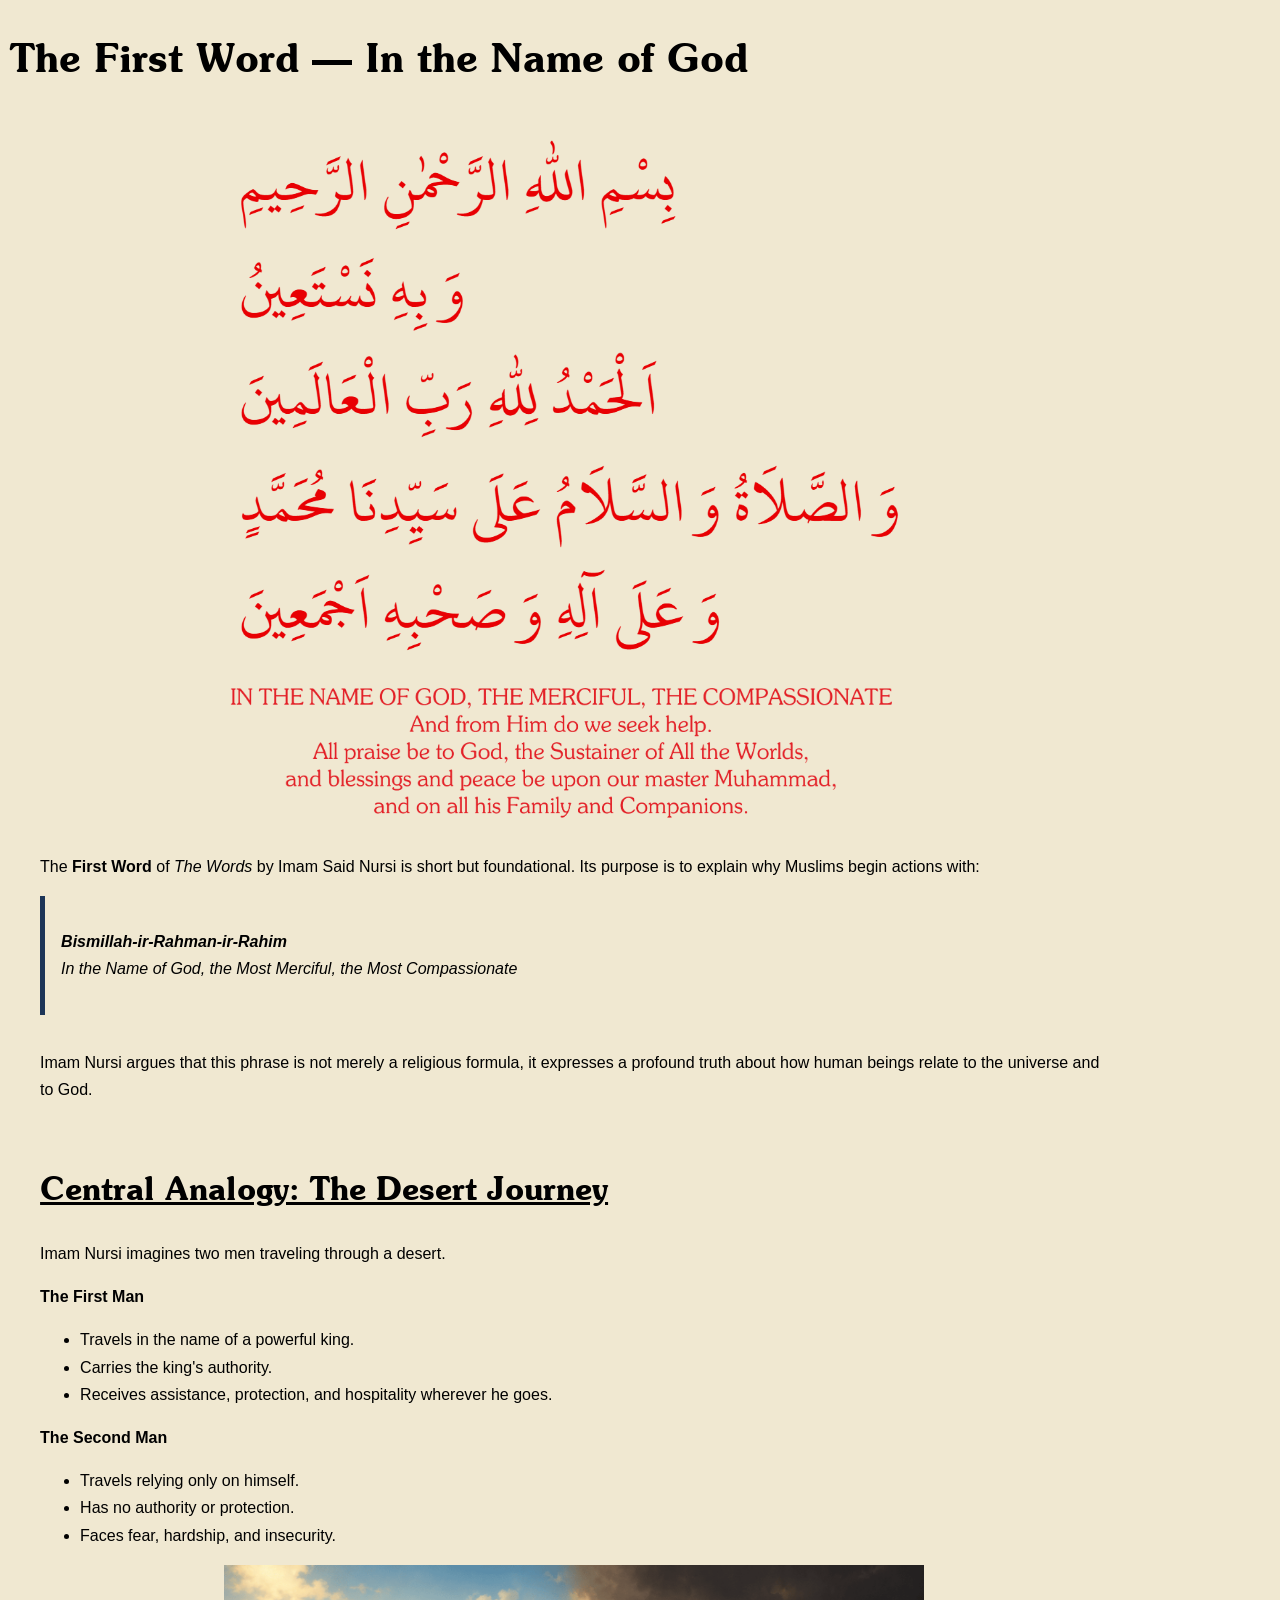
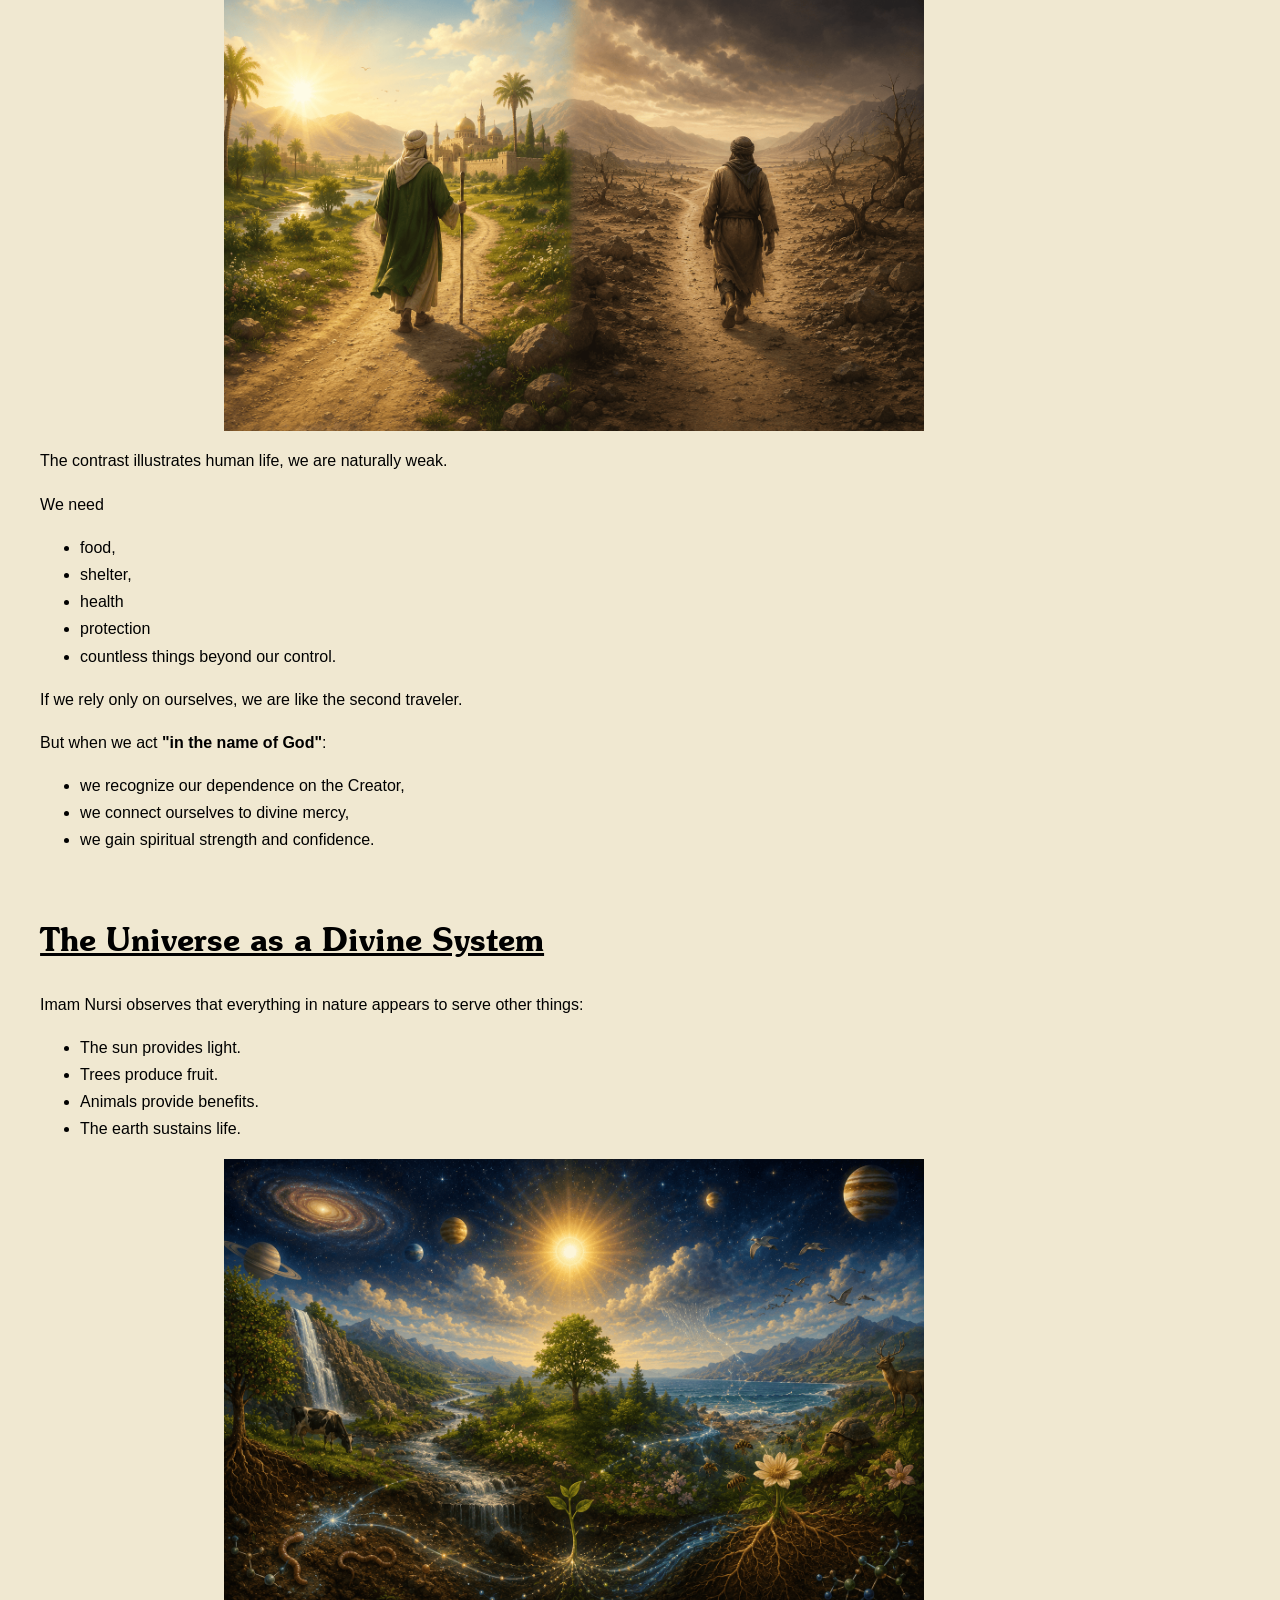
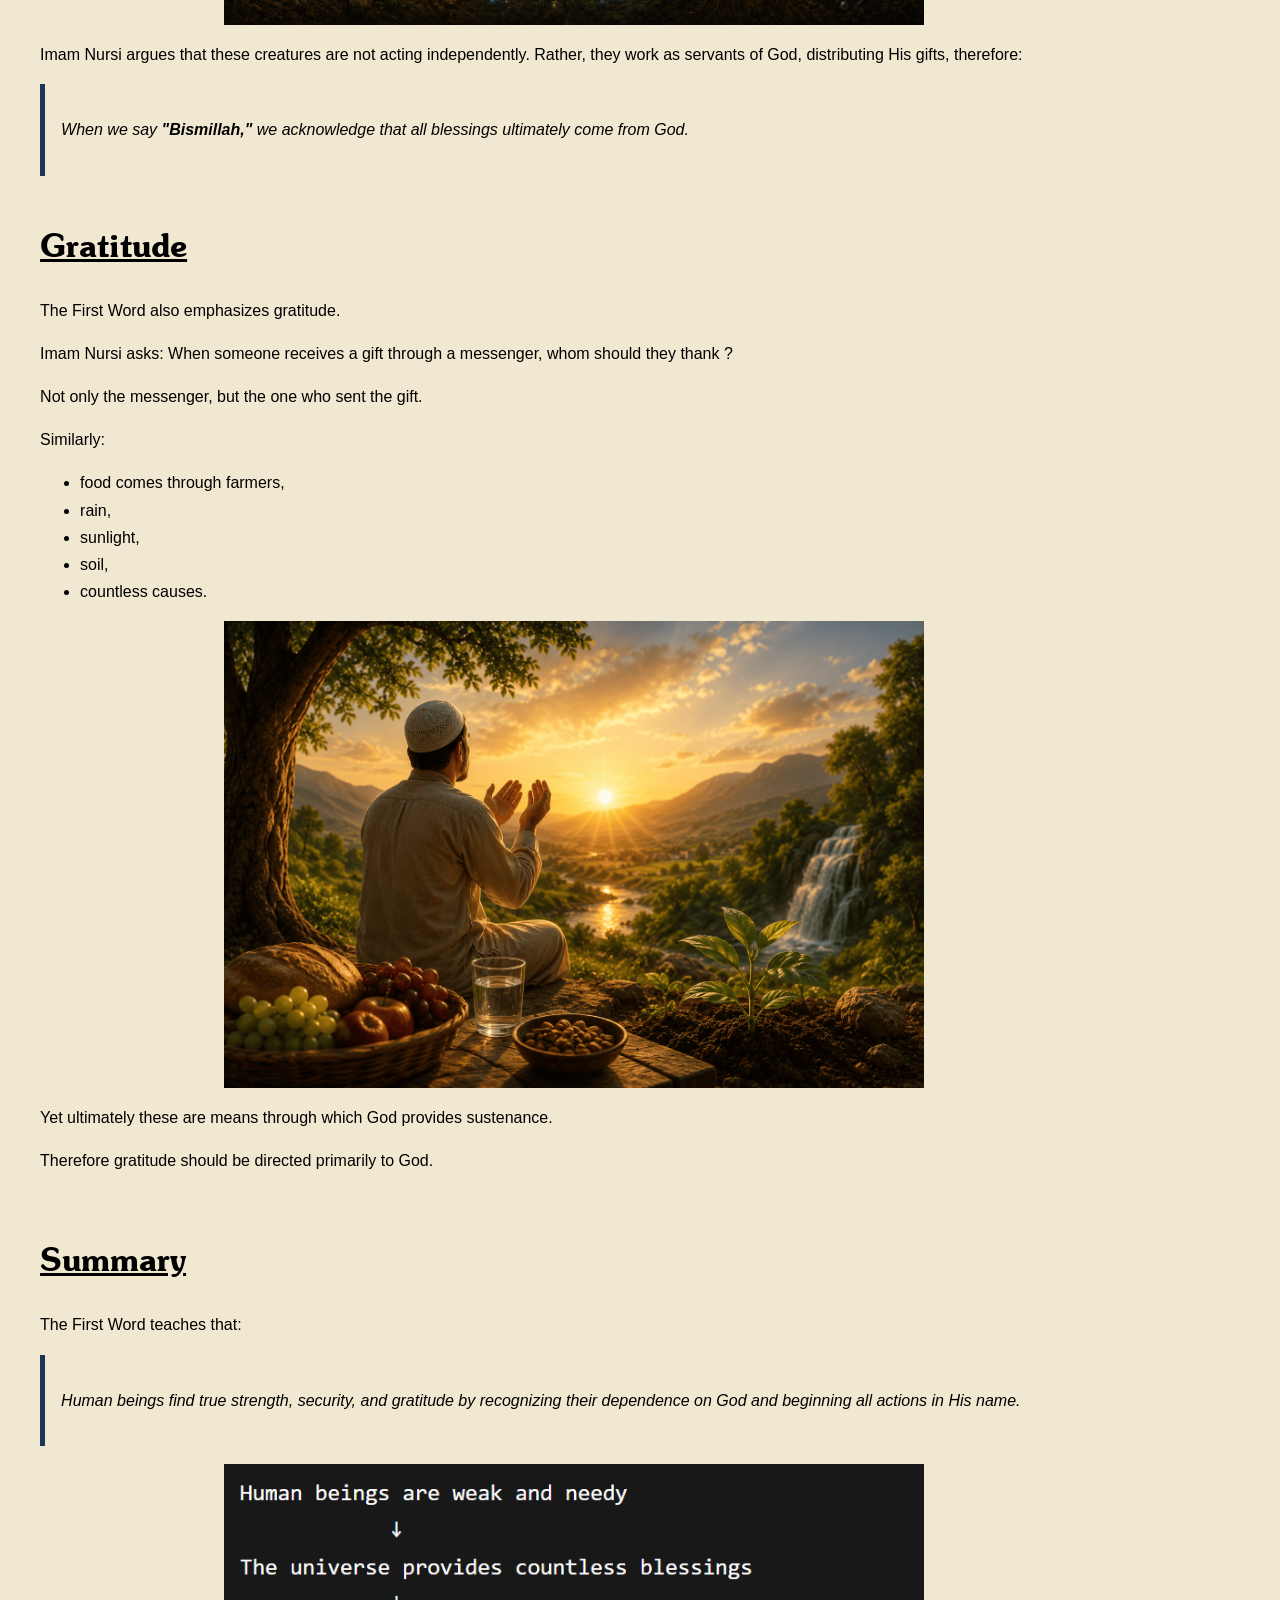
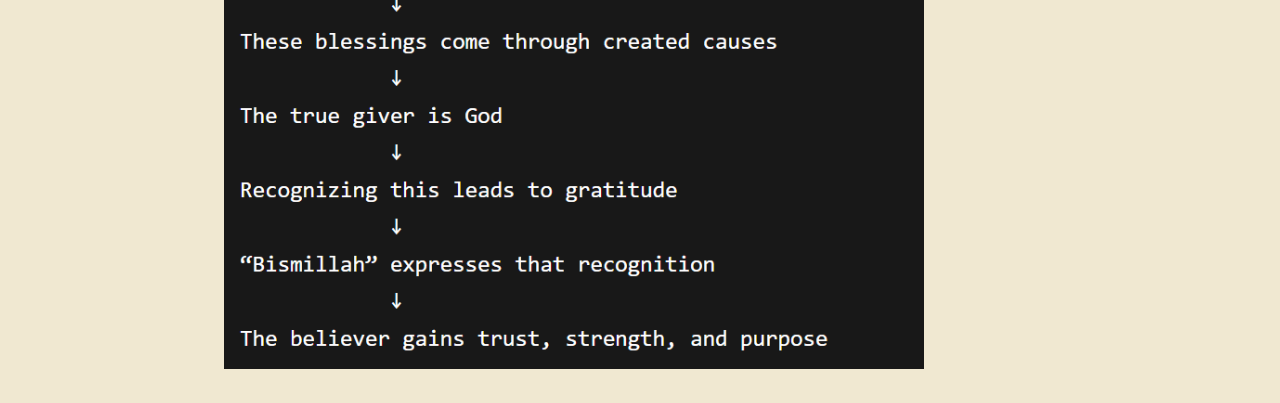
==== commit 15ba884d: "Commit 30/09" ====
--- a/words/words_01.html
+++ b/words/words_01.html
@@ -26,8 +26,11 @@
         </header>
         
         <section>
-
-			<img src="../resources/img/words_01/IMG00.png" alt="Bismillah">
+			<img src="../resources/img/words_01/IMG00.png" alt="The First Word">
+			
+			<br>
+			
+			<img src="../resources/img/words_01/IMG01.png" alt="The First Word ENG">
 			
 			<br>
 			
@@ -67,7 +70,7 @@
 				</ul>
 			</p>
 			
-			<img src="../resources/img/words_01/IMG01.png" alt="Journey">
+			<img src="../resources/img/words_01/IMG02.png" alt="Journey">
 			
 			<p class="normal-text">The contrast illustrates human life, we are naturally weak.</p>
 			
@@ -110,7 +113,7 @@
 				</ul>
 			</p>
 			
-			<img src="../resources/img/words_01/IMG02.png" alt="Universe">
+			<img src="../resources/img/words_01/IMG03.png" alt="Universe">
 			
 			<p class="normal-text">
 				Imam Nursi argues that these creatures are not acting independently.
@@ -143,7 +146,7 @@
 				</ul>
 			</p>
 			
-			<img src="../resources/img/words_01/IMG03.png" alt="Gratitude">
+			<img src="../resources/img/words_01/IMG04.png" alt="Gratitude">
 			
 			<p class="normal-text">Yet ultimately these are means through which God provides sustenance.</p>
 			
@@ -163,7 +166,7 @@
 			
 			<br>
 			
-			<img src="../resources/img/words_01/IMG04.png" alt="Summary">
+			<img src="../resources/img/words_01/IMG05.png" alt="Summary">
 			
 			<br>
 			
